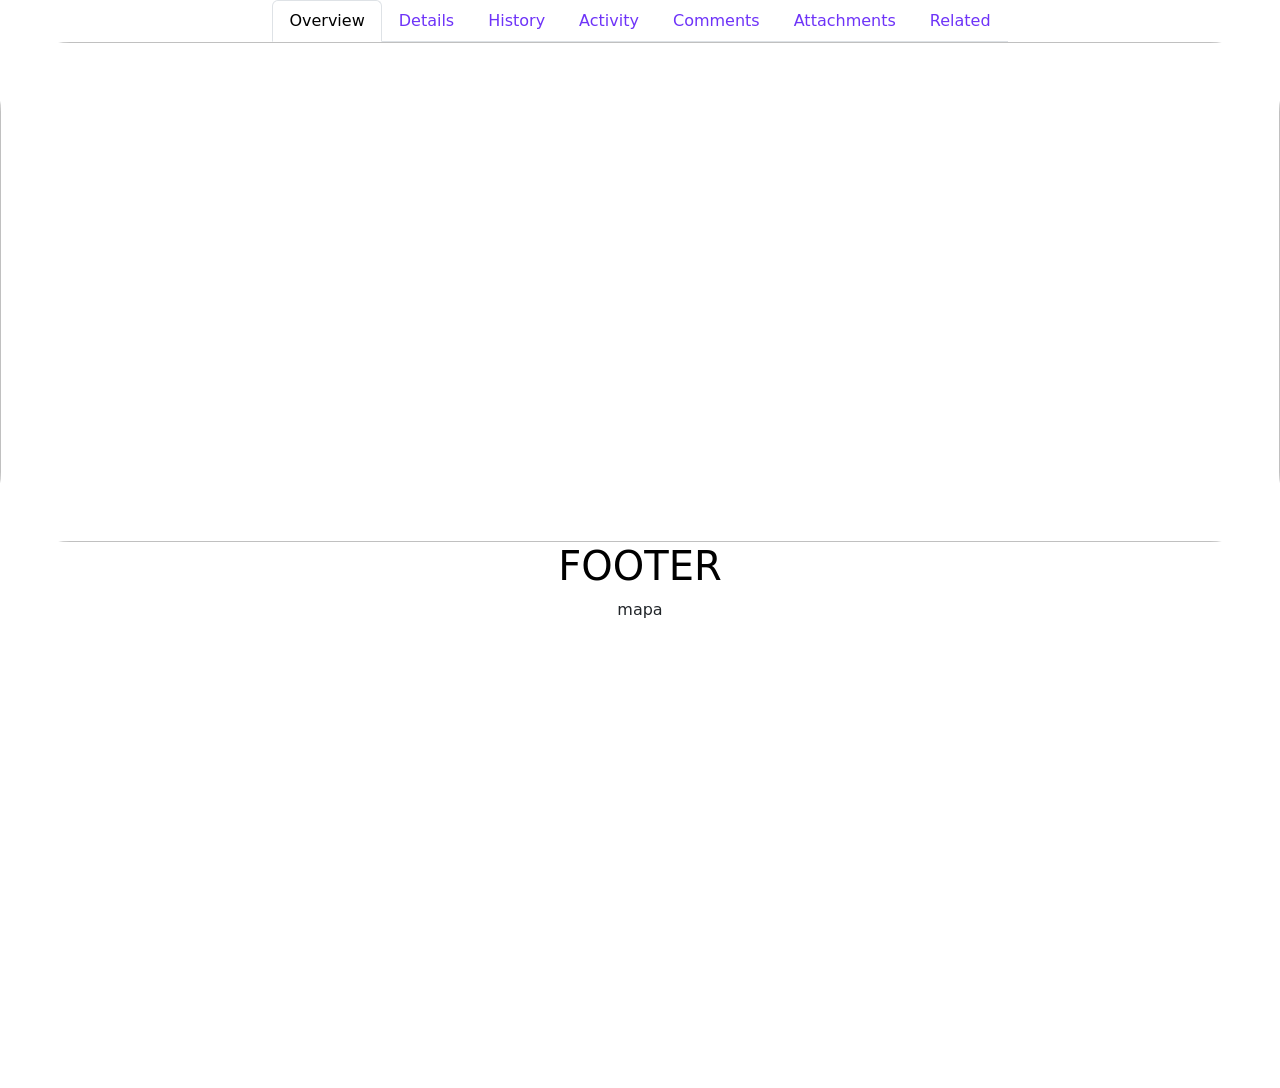
==== index.html @ 57705de7 "LinkExpress" ====
<!DOCTYPE html>
<html lang="pt-br">
<head>
    <meta charset="UTF-8">
    <meta name="viewport" content="width=device-width, initial-scale=1.0">
    <title>LinkExpress</title>
    <link href="https://cdn.jsdelivr.net/npm/bootstrap@5.3.8/dist/css/bootstrap.min.css" rel="stylesheet"
    integrity="sha384-sRIl4kxILFvY47J16cr9ZwB07vP4J8+LH7qKQnuqkuIAvNWLzeN8tE5YBujZqJLB" crossorigin="anonymous">

    <link rel="stylesheet" href="inicial.css">
</head>
<body>
    <header>
    <section>
      <div class="nav-overflow" data-bs-toggle="nav-overflow">
        <ul class="nav nav-tabs">
          <li class="nav-item">
            <a class="nav-link active" aria-current="page" href="#">Overview</a>
          </li>
          <li class="nav-item">
            <a class="nav-link" href="#">Details</a>
          </li>
          <li class="nav-item">
            <a class="nav-link" href="#">History</a>
          </li>
          <li class="nav-item">
            <a class="nav-link" href="#">Activity</a>
          </li>
          <li class="nav-item">
            <a class="nav-link" href="#">Comments</a>
          </li>
          <li class="nav-item">
            <a class="nav-link" href="#">Attachments</a>
          </li>
          <li class="nav-item">
            <a class="nav-link" href="#">Related</a>
          </li>
        </ul>
      </div>
    </section>
</header>
<main>
      <section id="mainid">

        <div>
          <img src="https://i.pinimg.com/736x/c9/76/f6/c976f6817ffe19ed63b03c443c464eb3.jpg" alt="" class="slaoq">
        </div>
        
      </section>
    </main>
    <footer>
        <section id="footerid">

          <h1>FOOTER</h1>
          <p>mapa</p>
          <iframe src="https://www.google.com/maps/embed?pb=!1m18!1m12!1m3!1d3657.086033129568!2d-46.70299147403135!3d-23.565353392725438!2m3!1f0!2f0!3f0!3m2!1i1024!2i768!4f13.1!3m3!1m2!1s0x94ce57af443e11bb%3A0x49418ba70d0f9543!2sR.%20Eug%C3%AAnio%20de%20Medeiros%2C%20659%20-%20Pinheiros%2C%20S%C3%A3o%20Paulo%20-%20SP%2C%2005425-001!5e0!3m2!1spt-BR!2sbr!4v1794958959097!5m2!1spt-BR!2sbr" width="1000px" height="450" style="border:0;" allowfullscreen="" loading="lazy" referrerpolicy="strict-origin-when-cross-origin"></iframe>
        </section>
        </footer>
        
        <script src="https://cdn.jsdelivr.net/npm/bootstrap@5.3.8/dist/js/bootstrap.bundle.min.js"
        integrity="sha384-FKyoEForCGlyvwx9Hj09JcYn3nv7wiPVlz7YYwJrWVcXK/BmnVDxM+D2scQbITxI"
        crossorigin="anonymous"></script>
</body>
</html>
---- inicial.css ----
body {
   background-color: rgb(238, 238, 238);
}

h1 {
    color: rgb(0, 0, 0);
}

.nav-link {
    color: rgb(110, 51, 248);
}

ul {
    display: flex;
    justify-content: center;
}

section {
    display: flex;
    flex-direction: column;
    align-items: center;
    background-color: rgb(255, 255, 255);
}

.fotoperfil {
    width: 45px;
    height: 45px;
    border-radius: 50%;
}

.areadeperfil {
    display: flex;
    
}

.slaoq {
    width: 100vw ;
    height: 500px;
    border-radius: 70px;
}
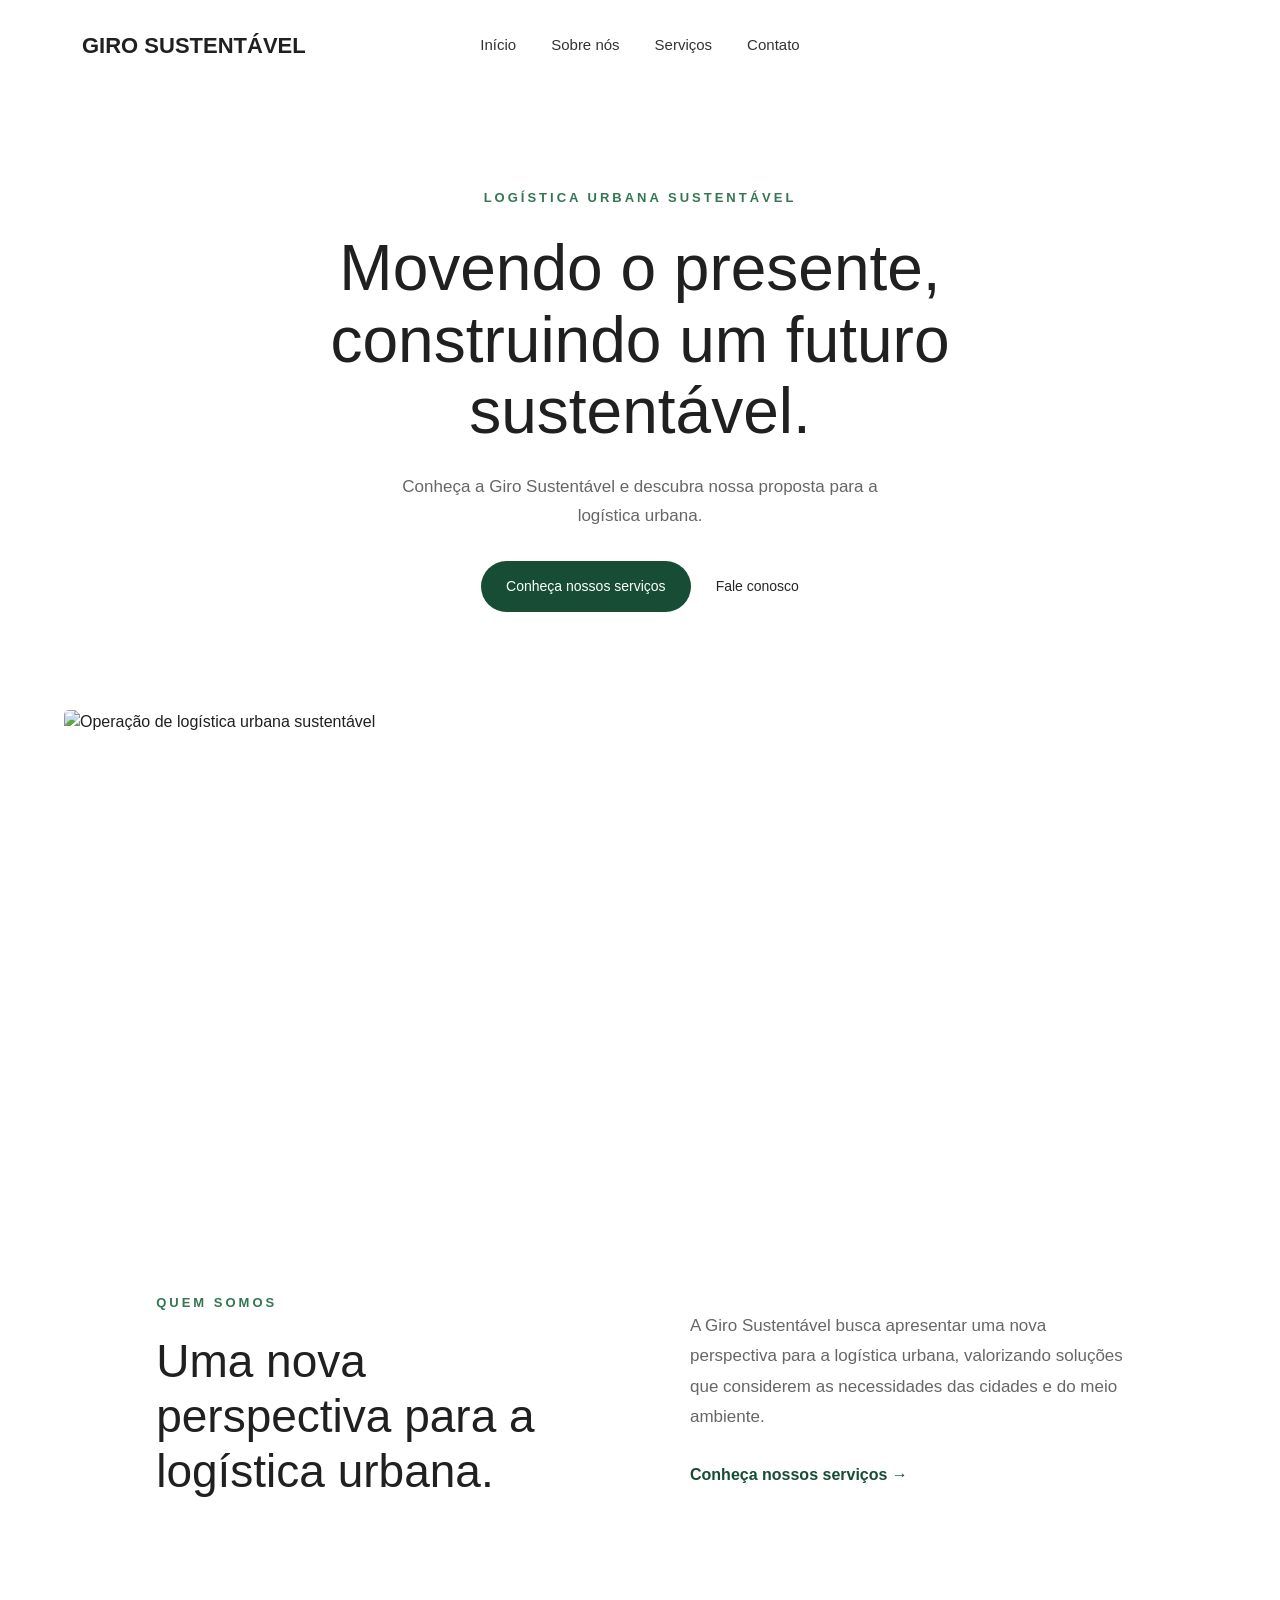
==== commit 9e33aa75: "salvando atualizações" ====
--- a/index.html
+++ b/index.html
@@ -1,64 +1,110 @@
+
 <!DOCTYPE html>
 <html lang="pt-br">
+
 <head>
     <meta charset="UTF-8">
     <meta name="viewport" content="width=device-width, initial-scale=1.0">
-    <title>LinkExpress</title>
-    <link href="https://cdn.jsdelivr.net/npm/bootstrap@5.3.8/dist/css/bootstrap.min.css" rel="stylesheet"
-    integrity="sha384-sRIl4kxILFvY47J16cr9ZwB07vP4J8+LH7qKQnuqkuIAvNWLzeN8tE5YBujZqJLB" crossorigin="anonymous">
+    <title>Giro Sustentável</title>
+    <!-- Bootstrap -->
+    <link href="https://cdn.jsdelivr.net/npm/bootstrap@5.3.8/dist/css/bootstrap.min.css" rel="stylesheet">
+    <!-- Nosso CSS -->
+    <link rel="stylesheet" href="inicial.css">
+    
+</head>
 
-    <link rel="stylesheet" href="inicial.css">
-</head>
 <body>
+
+    <!-- CABEÇALHO -->
     <header>
-    <section>
-      <div class="nav-overflow" data-bs-toggle="nav-overflow">
-        <ul class="nav nav-tabs">
-          <li class="nav-item">
-            <a class="nav-link active" aria-current="page" href="#">Overview</a>
-          </li>
-          <li class="nav-item">
-            <a class="nav-link" href="#">Details</a>
-          </li>
-          <li class="nav-item">
-            <a class="nav-link" href="#">History</a>
-          </li>
-          <li class="nav-item">
-            <a class="nav-link" href="#">Activity</a>
-          </li>
-          <li class="nav-item">
-            <a class="nav-link" href="#">Comments</a>
-          </li>
-          <li class="nav-item">
-            <a class="nav-link" href="#">Attachments</a>
-          </li>
-          <li class="nav-item">
-            <a class="nav-link" href="#">Related</a>
-          </li>
-        </ul>
-      </div>
-    </section>
-</header>
-<main>
-      <section id="mainid">
+        <nav class="container">
+            <a href="#inicio" class="logo">
+                GIRO SUSTENTÁVEL
+            </a>
 
-        <div>
-          <img src="https://i.pinimg.com/736x/c9/76/f6/c976f6817ffe19ed63b03c443c464eb3.jpg" alt="" class="slaoq">
+            <ul class="menu">
+                <li><a href="#inicio">Início</a></li>
+                <li><a href="#sobre">Sobre nós</a></li>
+                <li><a href="#servicos">Serviços</a></li>
+                <li><a href="#contato">Contato</a></li>
+            </ul>
+        </nav>
+    </header>
+
+    <!-- CONTEÚDO PRINCIPAL -->
+    <main>
+
+        <section id="inicio" class="hero">
+
+            <span class="subtitulo">
+                LOGÍSTICA URBANA SUSTENTÁVEL
+            </span>
+
+            <h1>
+                Movendo o presente,
+                construindo um futuro sustentável.
+            </h1>
+
+            <p>
+                Conheça a Giro Sustentável e descubra
+                nossa proposta para a logística urbana.
+            </p>
+
+            <div class="hero-acoes">
+                <a href="#servicos" class="botao-principal">
+                    Conheça nossos serviços
+                </a>
+
+                <a href="#contato" class="link-secundario">
+                    Fale conosco
+                </a>
+            </div>
+
+        </section>
+
+        <!-- IMAGEM PRINCIPAL -->
+        <section class="imagem-destaque">
+
+          <img src="https://cms-cdn.saipos.com/assets/2026/04/08/entregas-de-bike---saipos-12_uid_69d6c1e5d7aef.png" alt="Operação de logística urbana sustentável">
+
+
+          <!-- SOBRE NÓS -->
+
+<section id="sobre" class="sobre">
+
+    <div class="sobre-conteudo">
+
+        <div class="sobre-titulo">
+            <span class="subtitulo">QUEM SOMOS</span>
+
+            <h2>
+                Uma nova perspectiva
+                para a logística urbana.
+            </h2>
         </div>
-        
-      </section>
+
+        <div class="sobre-texto">
+
+            <p>
+                A Giro Sustentável busca apresentar uma
+                nova perspectiva para a logística urbana,
+                valorizando soluções que considerem
+                as necessidades das cidades e do meio ambiente.
+            </p>
+
+            <a href="#servicos" class="sobre-link">
+                Conheça nossos serviços →
+            </a>
+
+        </div>
+
+    </div>
+
+</section>
+            
+        </section>
+
     </main>
-    <footer>
-        <section id="footerid">
 
-          <h1>FOOTER</h1>
-          <p>mapa</p>
-          <iframe src="https://www.google.com/maps/embed?pb=!1m18!1m12!1m3!1d3657.086033129568!2d-46.70299147403135!3d-23.565353392725438!2m3!1f0!2f0!3f0!3m2!1i1024!2i768!4f13.1!3m3!1m2!1s0x94ce57af443e11bb%3A0x49418ba70d0f9543!2sR.%20Eug%C3%AAnio%20de%20Medeiros%2C%20659%20-%20Pinheiros%2C%20S%C3%A3o%20Paulo%20-%20SP%2C%2005425-001!5e0!3m2!1spt-BR!2sbr!4v1794958959097!5m2!1spt-BR!2sbr" width="1000px" height="450" style="border:0;" allowfullscreen="" loading="lazy" referrerpolicy="strict-origin-when-cross-origin"></iframe>
-        </section>
-        </footer>
-        
-        <script src="https://cdn.jsdelivr.net/npm/bootstrap@5.3.8/dist/js/bootstrap.bundle.min.js"
-        integrity="sha384-FKyoEForCGlyvwx9Hj09JcYn3nv7wiPVlz7YYwJrWVcXK/BmnVDxM+D2scQbITxI"
-        crossorigin="anonymous"></script>
 </body>
-</html>+</html>
--- a/inicial.css
+++ b/inicial.css
@@ -1,40 +1,186 @@
-body {
-   background-color: rgb(238, 238, 238);
+/* CONFIGURAÇÕES GERAIS */
+
+* {
+    margin: 0;
+    padding: 0;
+    box-sizing: border-box;
 }
 
-h1 {
-    color: rgb(0, 0, 0);
+html {
+    scroll-behavior: smooth;
 }
 
-.nav-link {
-    color: rgb(110, 51, 248);
+body {
+    font-family: Arial, sans-serif;
+    background-color: #ffffff;
+    color: #202020;
+}
+/* CABEÇALHO */
+
+header {
+    width: 100%;
+    background-color: #ffffff;
 }
 
-ul {
-    display: flex;
-    justify-content: center;
+header nav {
+    min-height: 90px;
+    display: grid;
+    grid-template-columns: 1fr auto 1fr;
+    align-items: center;
 }
 
-section {
+/* LOGOTIPO */
+
+.logo {
+    color: #202020;
+    text-decoration: none;
+    font-size: 22px;
+    font-weight: 700;
+}
+
+/* MENU */
+
+.menu {
+    display: flex;
+    list-style: none;
+    gap: 35px;
+    margin: 0;
+    padding: 0;
+    grid-column: 2;
+}
+
+.menu a {
+    color: #333333;
+    text-decoration: none;
+    font-size: 15px;
+    transition: color 0.3s;
+}
+
+.menu a:hover {
+    color: #347653;
+}
+/* SEÇÃO PRINCIPAL */
+
+.hero {
+    min-height: 620px;
     display: flex;
     flex-direction: column;
+    justify-content: center;
     align-items: center;
-    background-color: rgb(255, 255, 255);
+    text-align: center;
+    padding: 80px 20px;
 }
 
-.fotoperfil {
-    width: 45px;
-    height: 45px;
-    border-radius: 50%;
+/* SUBTÍTULO */
+
+.subtitulo {
+    color: #347653;
+    font-size: 13px;
+    font-weight: 600;
+    letter-spacing: 3px;
+    margin-bottom: 25px;
 }
 
-.areadeperfil {
-    display: flex;
-    
+/* TÍTULO */
+
+.hero h1 {
+    max-width: 850px;
+    font-size: clamp(38px, 5vw, 68px);
+    font-weight: 500;
+    line-height: 1.12;
+    margin-bottom: 25px;
 }
 
-.slaoq {
-    width: 100vw ;
-    height: 500px;
-    border-radius: 70px;
+/* DESCRIÇÃO */
+
+.hero p {
+    max-width: 520px;
+    font-size: 17px;
+    line-height: 1.7;
+    color: #666666;
+    margin-bottom: 30px;
 }
+/* AÇÕES DO HERO */
+
+.hero-acoes {
+    display: flex;
+    align-items: center;
+    justify-content: center;
+    gap: 25px;
+}
+
+.botao-principal {
+    background-color: #174D35;
+    color: white;
+    padding: 15px 25px;
+    border-radius: 30px;
+    text-decoration: none;
+    font-size: 14px;
+    transition: background-color 0.3s;
+}
+
+.botao-principal:hover {
+    background-color: #347653;
+}
+
+.link-secundario {
+    color: #252525;
+    text-decoration: none;
+    font-size: 14px;
+}
+
+.link-secundario:hover {
+    color: #347653;
+}
+/* IMAGEM DE DESTAQUE */
+
+.imagem-destaque {
+    width: 100%;
+    padding: 0 5%;
+}
+
+.imagem-destaque img {
+    width: 100%;
+    height: 460px;
+    object-fit: cover;
+    display: block;
+    border-radius: 5px;
+}
+/* SEÇÃO SOBRE */
+
+.sobre {
+    padding: 120px 8%;
+    background-color: #ffffff;
+}
+
+.sobre-conteudo {
+    display: grid;
+    grid-template-columns: 1fr 1fr;
+    gap: 100px;
+    align-items: center;
+}
+
+.sobre-titulo h2 {
+    font-size: 46px;
+    font-weight: 500;
+    line-height: 1.2;
+    max-width: 500px;
+    margin-top: 20px;
+}
+
+.sobre-texto p {
+    color: #666666;
+    font-size: 17px;
+    line-height: 1.8;
+    margin-bottom: 30px;
+}
+
+.sobre-link {
+    color: #174D35;
+    text-decoration: none;
+    font-weight: 600;
+}
+
+.sobre-link:hover {
+    color: #347653;
+}
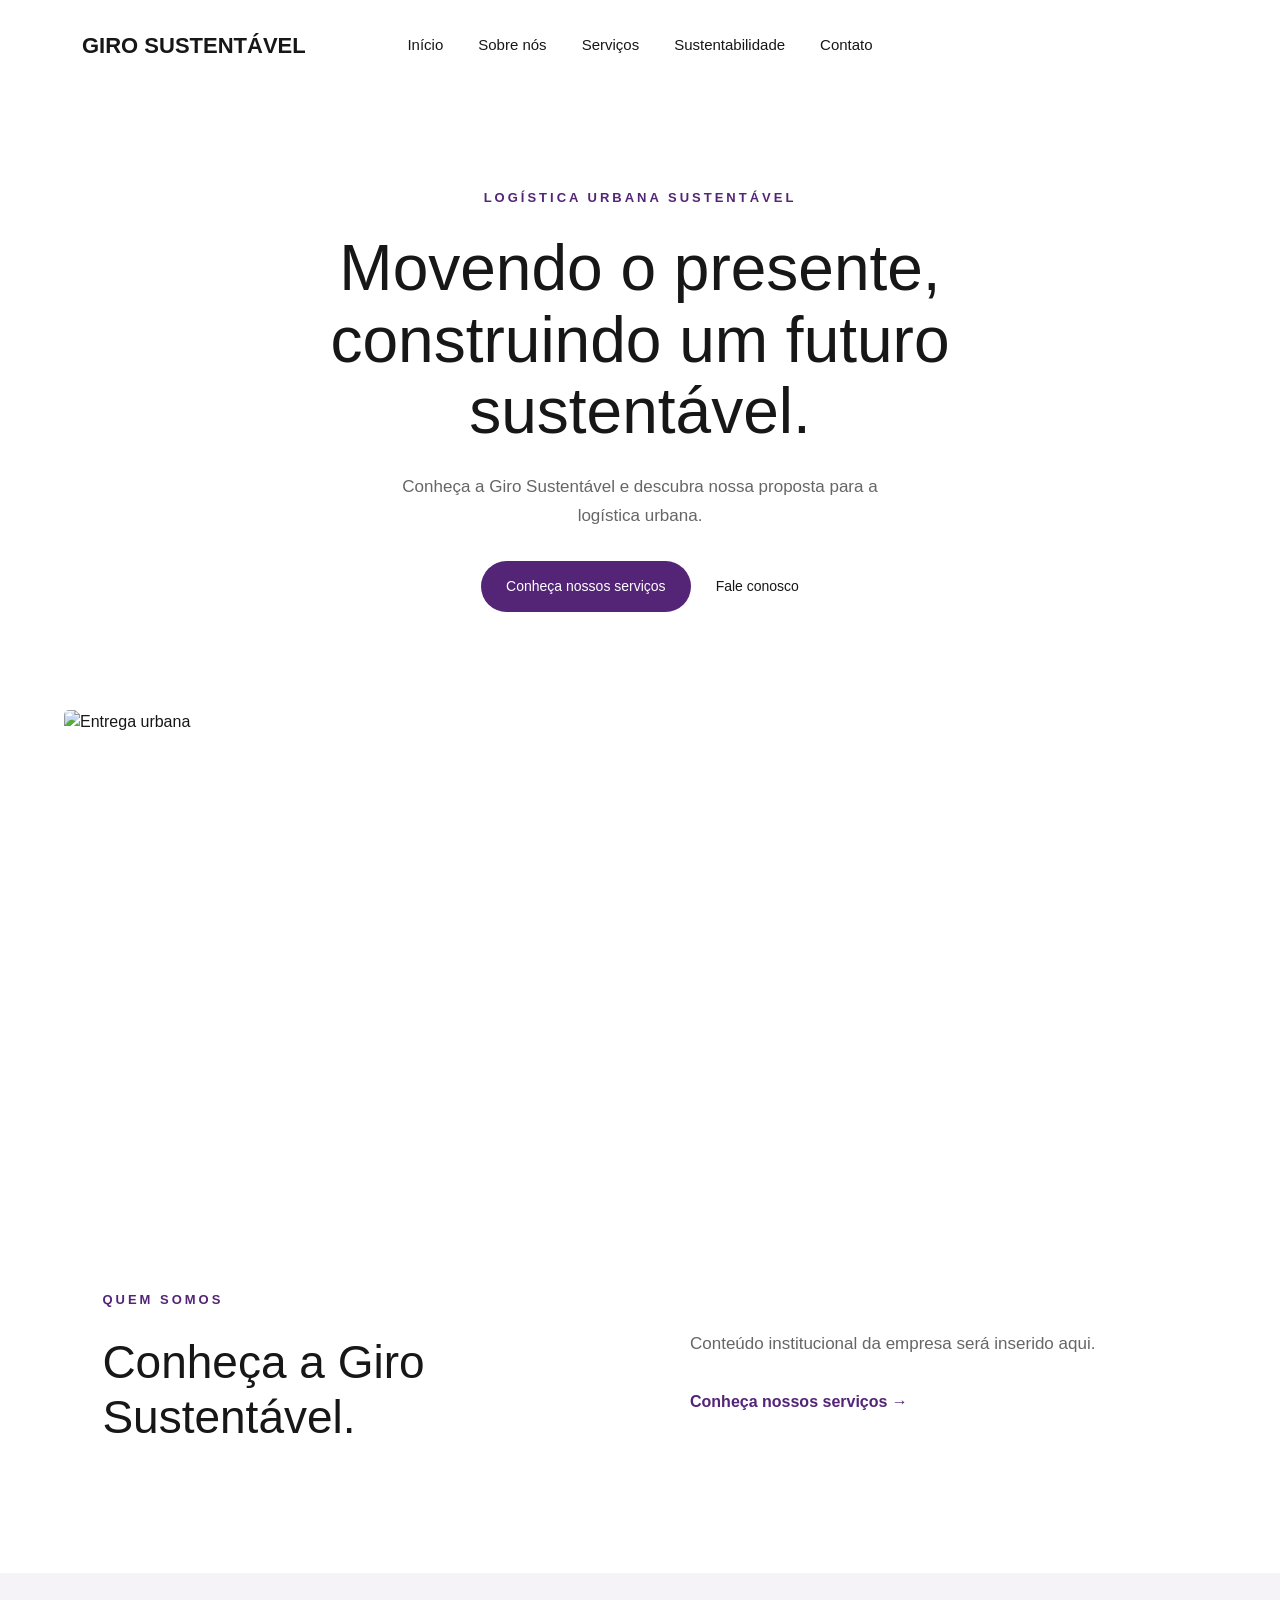
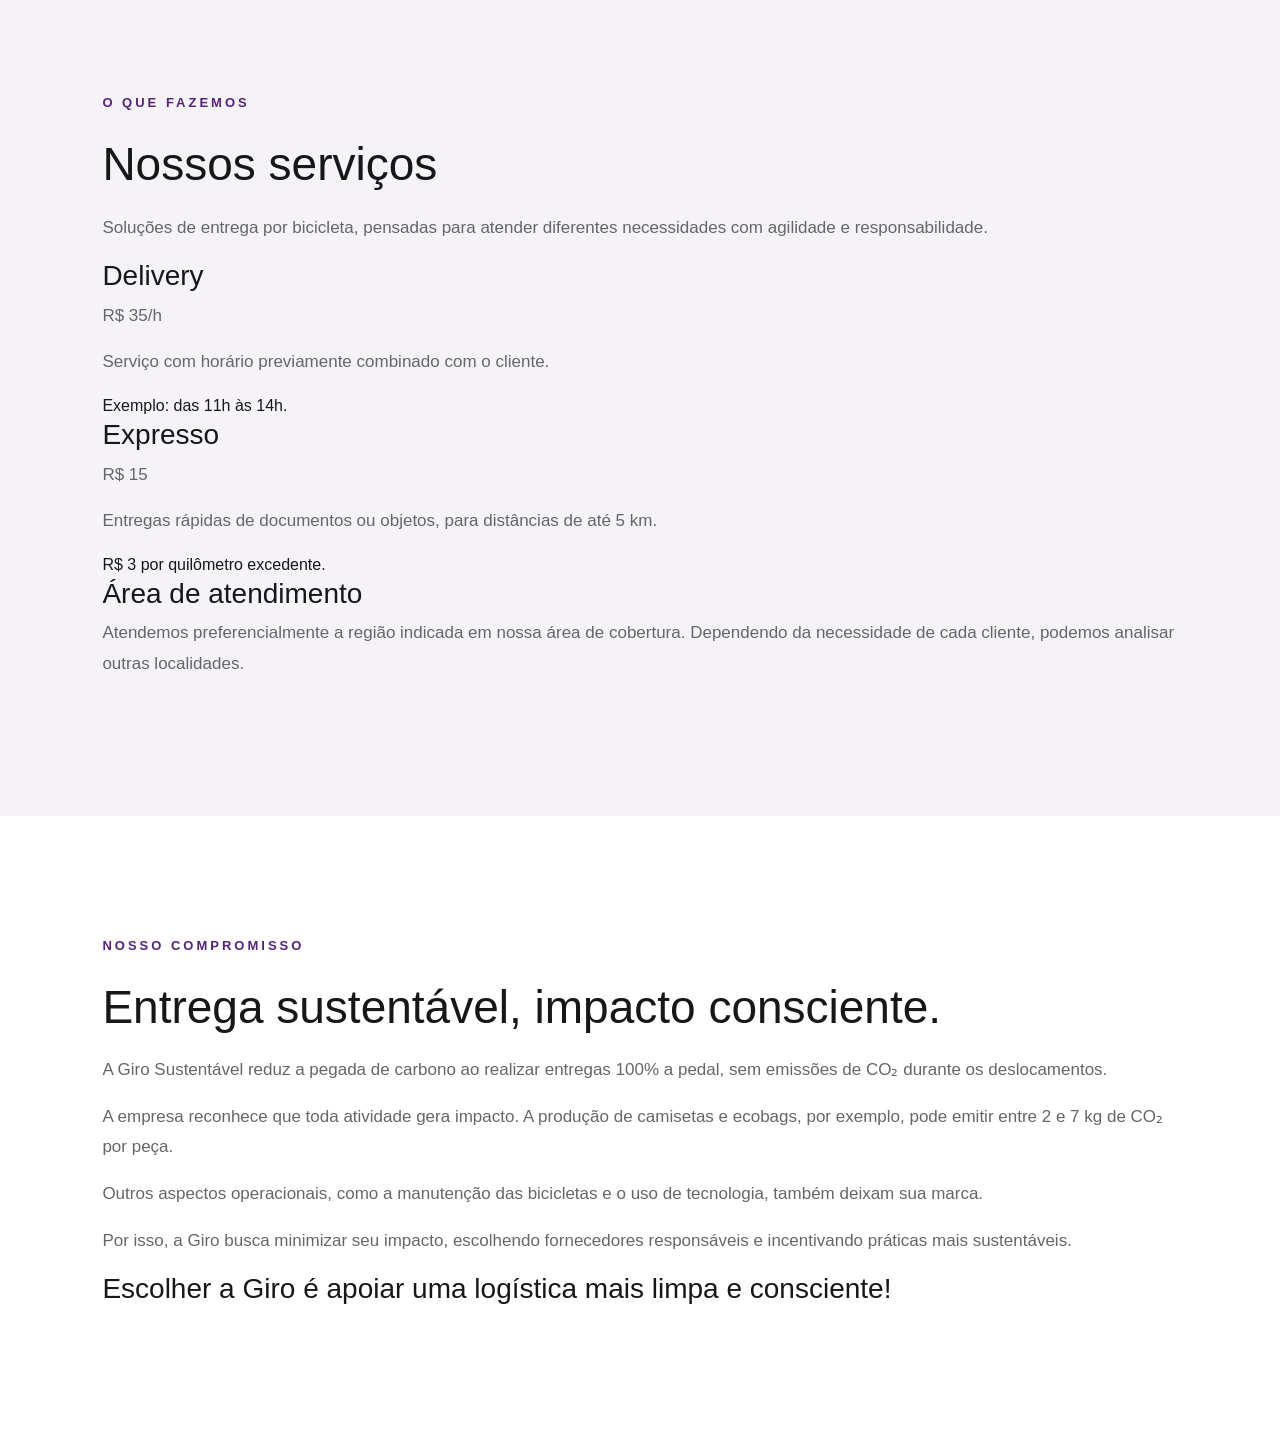
==== commit 0b5baeaa: "Salvando atualizações da página Giro sustentável" ====
--- a/index.html
+++ b/index.html
@@ -22,12 +22,15 @@
                 GIRO SUSTENTÁVEL
             </a>
 
-            <ul class="menu">
-                <li><a href="#inicio">Início</a></li>
-                <li><a href="#sobre">Sobre nós</a></li>
-                <li><a href="#servicos">Serviços</a></li>
-                <li><a href="#contato">Contato</a></li>
-            </ul>
+   <ul class="menu">
+     <li><a href="#inicio">Início</a></li>
+     <li><a href="#sobre">Sobre nós</a></li>
+     <li><a href="#servicos">Serviços</a></li>
+     <li><a href="#sustentabilidade">Sustentabilidade</a></li>
+     <li><a href="#contato">Contato</a></li>
+   </ul>
+
+            
         </nav>
     </header>
 
@@ -62,34 +65,39 @@
 
         </section>
 
+
         <!-- IMAGEM PRINCIPAL -->
-        <section class="imagem-destaque">
-
-          <img src="https://cms-cdn.saipos.com/assets/2026/04/08/entregas-de-bike---saipos-12_uid_69d6c1e5d7aef.png" alt="Operação de logística urbana sustentável">
-
-
-          <!-- SOBRE NÓS -->
+
+<section class="imagem-destaque">
+
+    <img
+        src="https://cms-cdn.saipos.com/assets/2026/04/08/entregas-de-bike---saipos-12_uid_69d6c1e5d7aef.png"
+        alt="Entrega urbana"
+    >
+
+</section>
+
+
+<!-- SOBRE NÓS -->
 
 <section id="sobre" class="sobre">
 
     <div class="sobre-conteudo">
 
         <div class="sobre-titulo">
+
             <span class="subtitulo">QUEM SOMOS</span>
 
             <h2>
-                Uma nova perspectiva
-                para a logística urbana.
+                Conheça a Giro Sustentável.
             </h2>
+
         </div>
 
         <div class="sobre-texto">
 
             <p>
-                A Giro Sustentável busca apresentar uma
-                nova perspectiva para a logística urbana,
-                valorizando soluções que considerem
-                as necessidades das cidades e do meio ambiente.
+                Conteúdo institucional da empresa será inserido aqui.
             </p>
 
             <a href="#servicos" class="sobre-link">
@@ -101,8 +109,110 @@
     </div>
 
 </section>
-            
-        </section>
+
+
+  <!-- SERVIÇOS -->
+
+<section id="servicos" class="servicos">
+
+    <span class="subtitulo">O QUE FAZEMOS</span>
+
+    <h2>Nossos serviços</h2>
+
+    <p class="servicos-descricao">
+        Soluções de entrega por bicicleta, pensadas para atender
+        diferentes necessidades com agilidade e responsabilidade.
+    </p>
+
+    <div class="servicos-lista">
+
+        <div class="servico-item">
+            <h3>Delivery</h3>
+
+            <p class="preco">R$ 35/h</p>
+
+            <p>
+                Serviço com horário previamente combinado
+                com o cliente.
+            </p>
+
+            <span>Exemplo: das 11h às 14h.</span>
+        </div>
+
+        <div class="servico-item">
+            <h3>Expresso</h3>
+
+            <p class="preco">R$ 15</p>
+
+            <p>
+                Entregas rápidas de documentos ou objetos,
+                para distâncias de até 5 km.
+            </p>
+
+            <span>R$ 3 por quilômetro excedente.</span>
+        </div>
+
+    </div>
+
+    <div class="area-atendimento">
+
+        <h3>Área de atendimento</h3>
+
+        <p>
+            Atendemos preferencialmente a região indicada
+            em nossa área de cobertura. Dependendo da
+            necessidade de cada cliente, podemos analisar
+            outras localidades.
+        </p>
+
+        <!-- A imagem do mapa poderá ser inserida aqui depois -->
+
+    </div>
+
+</section> 
+
+
+
+
+
+<!-- SUSTENTABILIDADE -->
+
+<section id="sustentabilidade" class="sustentabilidade">
+
+    <span class="subtitulo">NOSSO COMPROMISSO</span>
+
+    <h2>Entrega sustentável, impacto consciente.</h2>
+
+    <p>
+        A Giro Sustentável reduz a pegada de carbono ao
+        realizar entregas 100% a pedal, sem emissões de CO₂
+        durante os deslocamentos.
+    </p>
+
+    <p>
+        A empresa reconhece que toda atividade gera impacto.
+        A produção de camisetas e ecobags, por exemplo,
+        pode emitir entre 2 e 7 kg de CO₂ por peça.
+    </p>
+
+    <p>
+        Outros aspectos operacionais, como a manutenção
+        das bicicletas e o uso de tecnologia, também
+        deixam sua marca.
+    </p>
+
+    <p>
+        Por isso, a Giro busca minimizar seu impacto,
+        escolhendo fornecedores responsáveis e incentivando
+        práticas mais sustentáveis.
+    </p>
+
+    <h3>
+        Escolher a Giro é apoiar uma logística mais limpa
+        e consciente!
+    </h3>
+
+</section>
 
     </main>
 
--- a/inicial.css
+++ b/inicial.css
@@ -1,4 +1,21 @@
-/* CONFIGURAÇÕES GERAIS */
+
+/* =================================
+   IDENTIDADE VISUAL
+================================= */
+
+:root {
+    --roxo: #542477;
+    --roxo-hover: #71399C;
+    --preto: #171717;
+    --branco: #FFFFFF;
+    --cinza: #666666;
+    --fundo-cinza: #F5F3F7;
+}
+
+
+/* =================================
+   CONFIGURAÇÕES GERAIS
+================================= */
 
 * {
     margin: 0;
@@ -12,14 +29,18 @@
 
 body {
     font-family: Arial, sans-serif;
-    background-color: #ffffff;
-    color: #202020;
-}
-/* CABEÇALHO */
+    background-color: var(--branco);
+    color: var(--preto);
+}
+
+
+/* =================================
+   CABEÇALHO
+================================= */
 
 header {
     width: 100%;
-    background-color: #ffffff;
+    background-color: var(--branco);
 }
 
 header nav {
@@ -29,14 +50,16 @@
     align-items: center;
 }
 
+
 /* LOGOTIPO */
 
 .logo {
-    color: #202020;
+    color: var(--preto);
     text-decoration: none;
     font-size: 22px;
     font-weight: 700;
 }
+
 
 /* MENU */
 
@@ -50,16 +73,20 @@
 }
 
 .menu a {
-    color: #333333;
+    color: var(--preto);
     text-decoration: none;
     font-size: 15px;
     transition: color 0.3s;
 }
 
 .menu a:hover {
-    color: #347653;
-}
-/* SEÇÃO PRINCIPAL */
+    color: var(--roxo);
+}
+
+
+/* =================================
+   SEÇÃO PRINCIPAL - HERO
+================================= */
 
 .hero {
     min-height: 620px;
@@ -71,17 +98,20 @@
     padding: 80px 20px;
 }
 
-/* SUBTÍTULO */
+
+/* SUBTÍTULOS */
 
 .subtitulo {
-    color: #347653;
+    display: block;
+    color: var(--roxo);
     font-size: 13px;
     font-weight: 600;
     letter-spacing: 3px;
     margin-bottom: 25px;
 }
 
-/* TÍTULO */
+
+/* TÍTULO PRINCIPAL */
 
 .hero h1 {
     max-width: 850px;
@@ -91,16 +121,19 @@
     margin-bottom: 25px;
 }
 
+
 /* DESCRIÇÃO */
 
 .hero p {
     max-width: 520px;
     font-size: 17px;
     line-height: 1.7;
-    color: #666666;
+    color: var(--cinza);
     margin-bottom: 30px;
 }
-/* AÇÕES DO HERO */
+
+
+/* BOTÕES DO HERO */
 
 .hero-acoes {
     display: flex;
@@ -110,8 +143,8 @@
 }
 
 .botao-principal {
-    background-color: #174D35;
-    color: white;
+    background-color: var(--roxo);
+    color: var(--branco);
     padding: 15px 25px;
     border-radius: 30px;
     text-decoration: none;
@@ -120,19 +153,23 @@
 }
 
 .botao-principal:hover {
-    background-color: #347653;
+    background-color: var(--roxo-hover);
 }
 
 .link-secundario {
-    color: #252525;
+    color: var(--preto);
     text-decoration: none;
     font-size: 14px;
 }
 
 .link-secundario:hover {
-    color: #347653;
-}
-/* IMAGEM DE DESTAQUE */
+    color: var(--roxo);
+}
+
+
+/* =================================
+   IMAGEM DE DESTAQUE
+================================= */
 
 .imagem-destaque {
     width: 100%;
@@ -146,11 +183,15 @@
     display: block;
     border-radius: 5px;
 }
-/* SEÇÃO SOBRE */
+
+
+/* =================================
+   SEÇÃO SOBRE NÓS
+================================= */
 
 .sobre {
     padding: 120px 8%;
-    background-color: #ffffff;
+    background-color: var(--branco);
 }
 
 .sobre-conteudo {
@@ -169,18 +210,121 @@
 }
 
 .sobre-texto p {
-    color: #666666;
+    color: var(--cinza);
     font-size: 17px;
     line-height: 1.8;
     margin-bottom: 30px;
 }
 
 .sobre-link {
-    color: #174D35;
+    color: var(--roxo);
     text-decoration: none;
     font-weight: 600;
 }
 
 .sobre-link:hover {
-    color: #347653;
-}+    color: var(--roxo-hover);
+}
+
+
+/* =================================
+   SEÇÃO SERVIÇOS
+================================= */
+
+.servicos {
+    padding: 120px 8%;
+    background-color: var(--fundo-cinza);
+}
+
+.servicos h2 {
+    font-size: 46px;
+    font-weight: 500;
+    color: var(--preto);
+    margin-top: 20px;
+    margin-bottom: 20px;
+}
+
+.servicos p {
+    color: var(--cinza);
+    font-size: 17px;
+    line-height: 1.8;
+}
+
+
+/* =================================
+   SEÇÃO SUSTENTABILIDADE
+================================= */
+
+.sustentabilidade {
+    padding: 120px 8%;
+    background-color: var(--branco);
+}
+
+.sustentabilidade h2 {
+    font-size: 46px;
+    font-weight: 500;
+    color: var(--preto);
+    margin-top: 20px;
+    margin-bottom: 20px;
+}
+
+.sustentabilidade p {
+    color: var(--cinza);
+    font-size: 17px;
+    line-height: 1.8;
+}
+
+
+/* =================================
+   RESPONSIVIDADE
+================================= */
+
+@media (max-width: 768px) {
+
+    header nav {
+        display: flex;
+        flex-direction: column;
+        justify-content: center;
+        gap: 20px;
+        padding: 20px 0;
+    }
+
+    .menu {
+        grid-column: auto;
+        flex-wrap: wrap;
+        justify-content: center;
+        gap: 18px;
+    }
+
+    .hero {
+        min-height: 550px;
+    }
+
+    .hero h1 {
+        font-size: 40px;
+    }
+
+    .hero-acoes {
+        flex-direction: column;
+        gap: 20px;
+    }
+
+    .imagem-destaque img {
+        height: 280px;
+    }
+
+    .sobre {
+        padding: 80px 8%;
+    }
+
+    .sobre-conteudo {
+        grid-template-columns: 1fr;
+        gap: 35px;
+    }
+
+    .sobre-titulo h2,
+.servicos h2,
+.sustentabilidade h2 {
+    font-size: 36px;
+}
+}
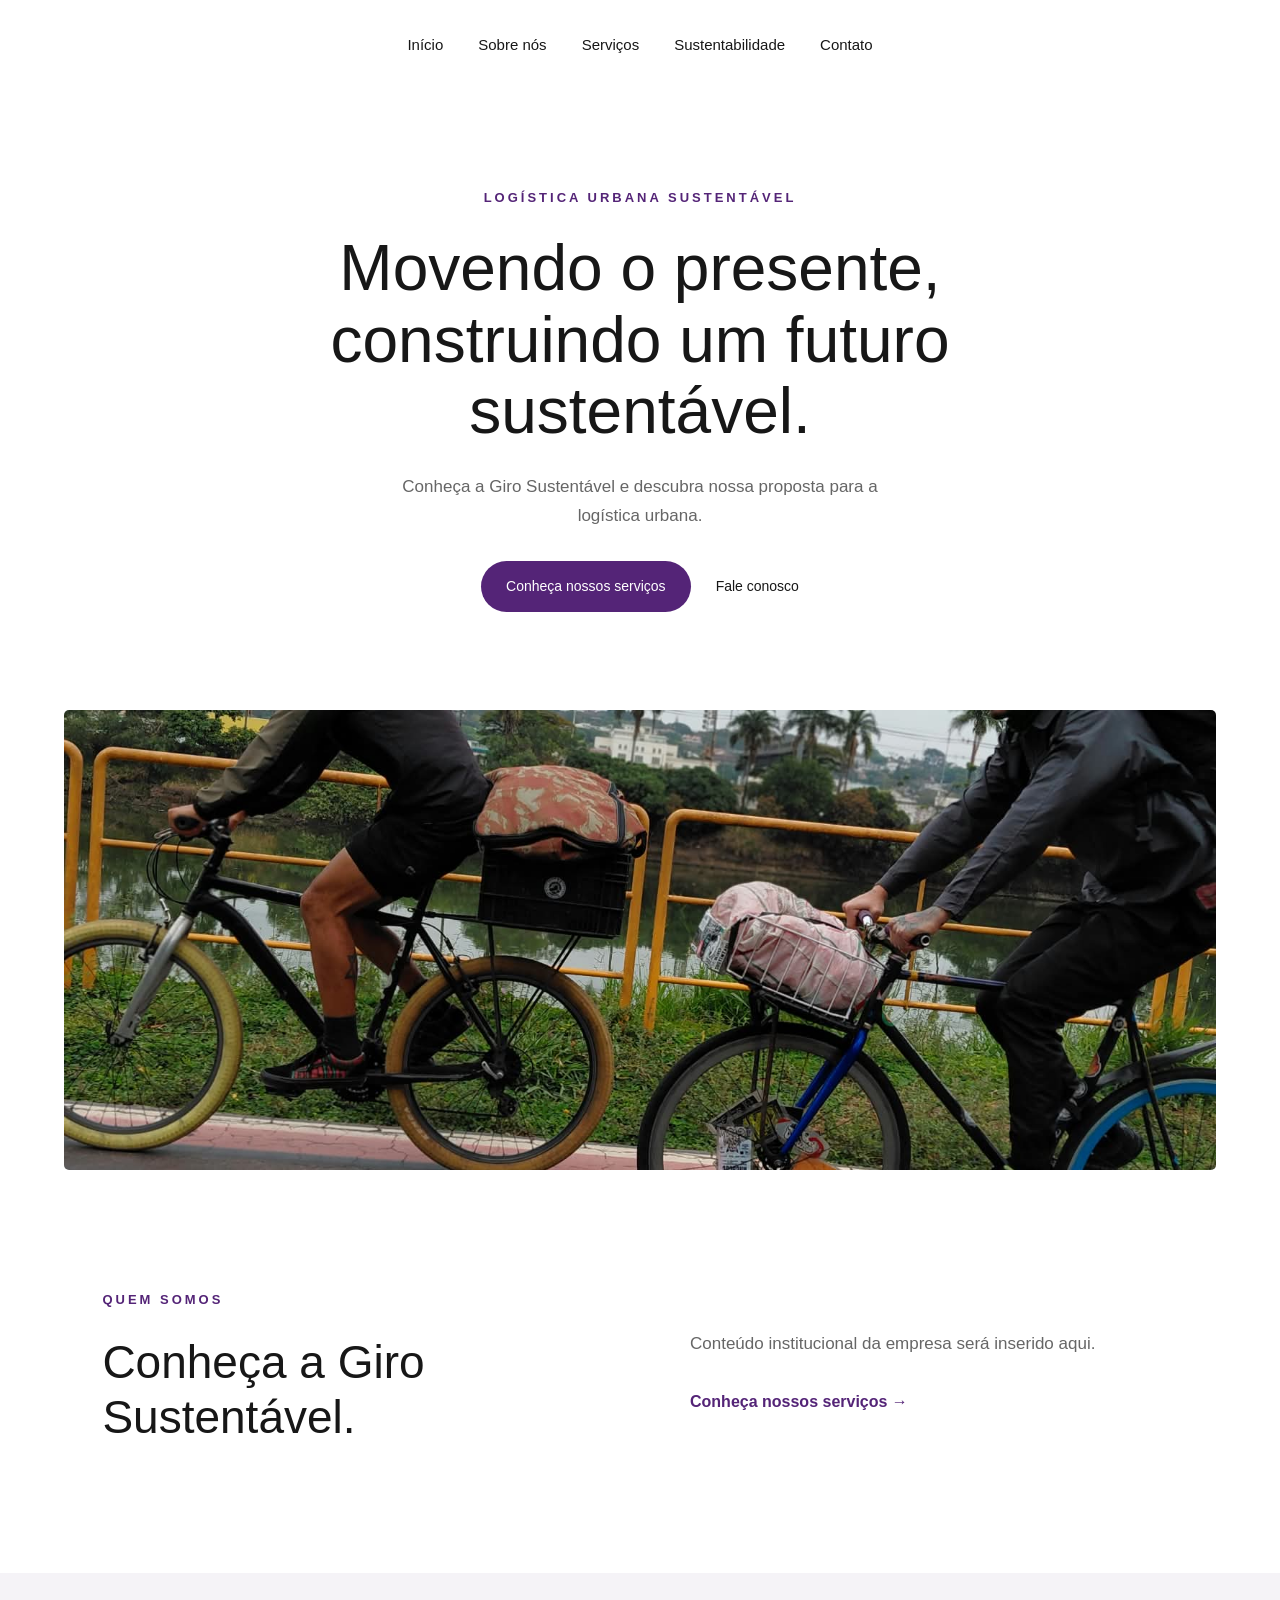
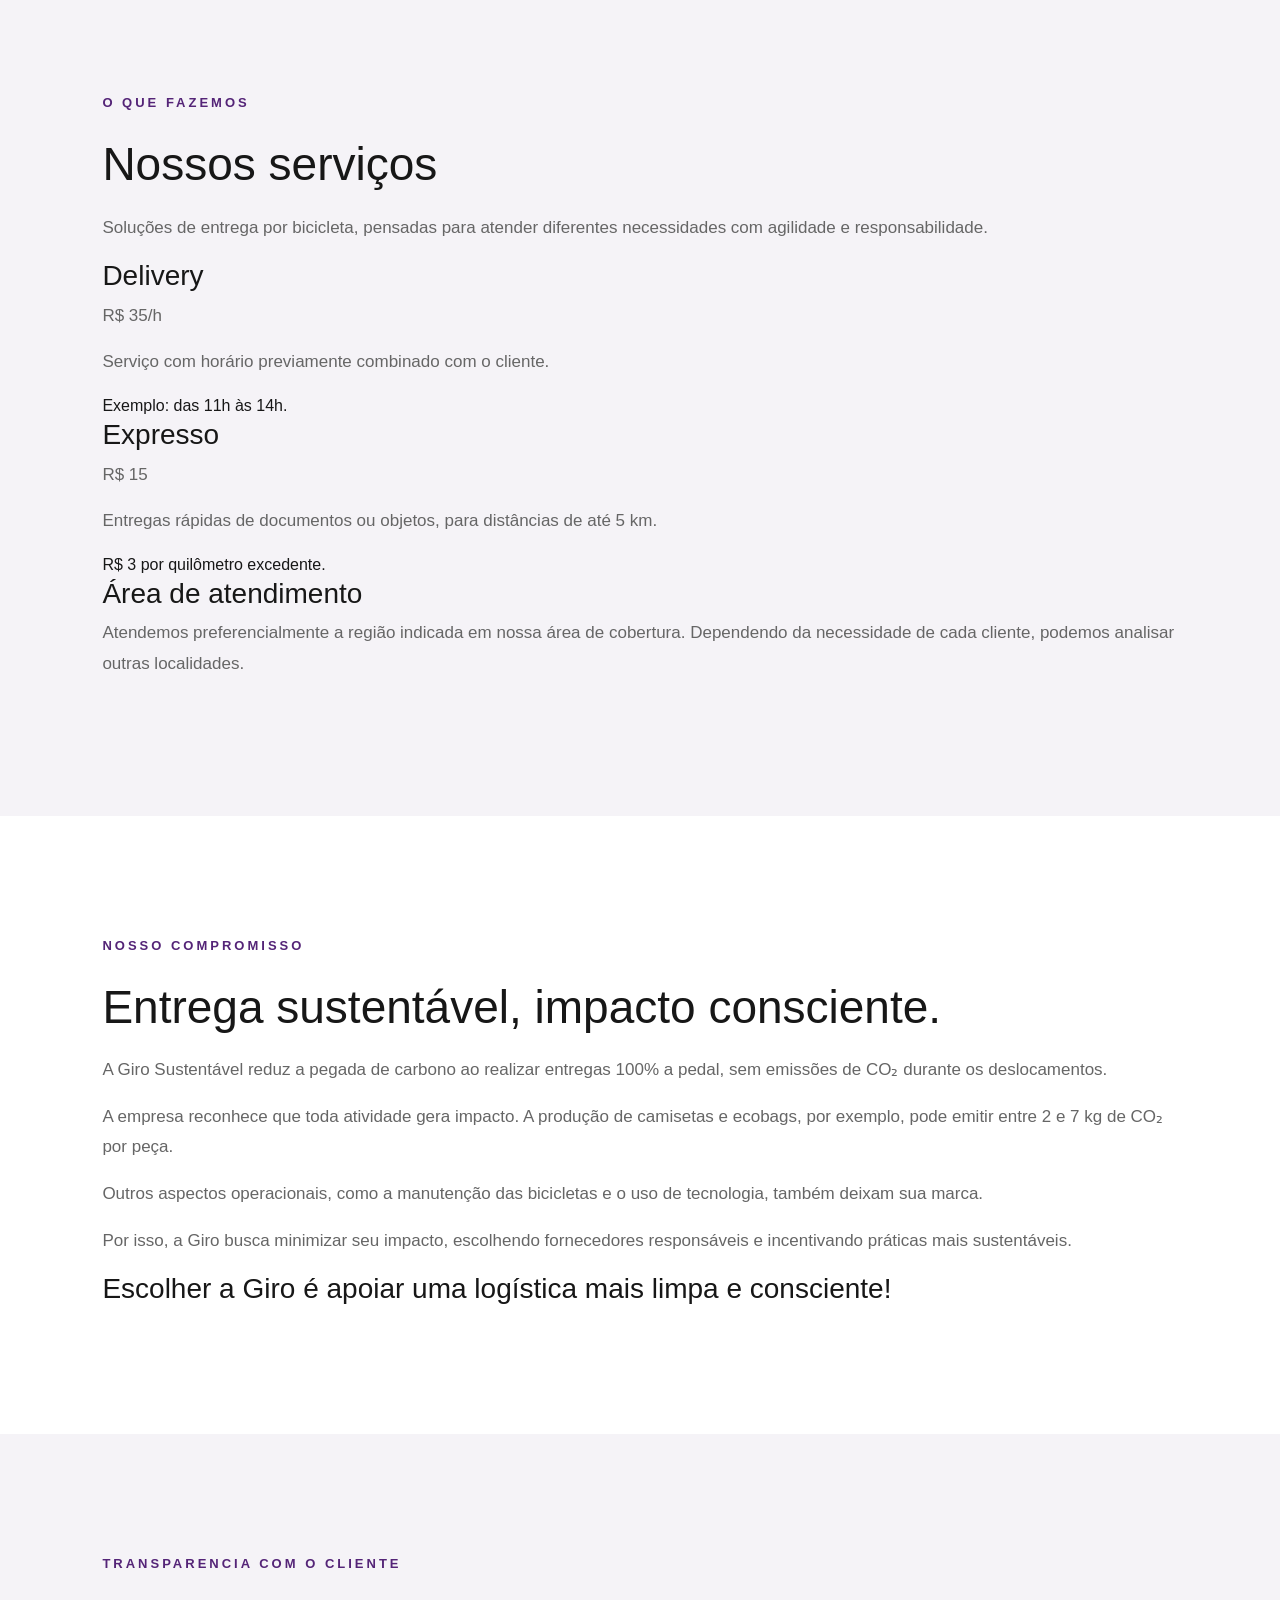
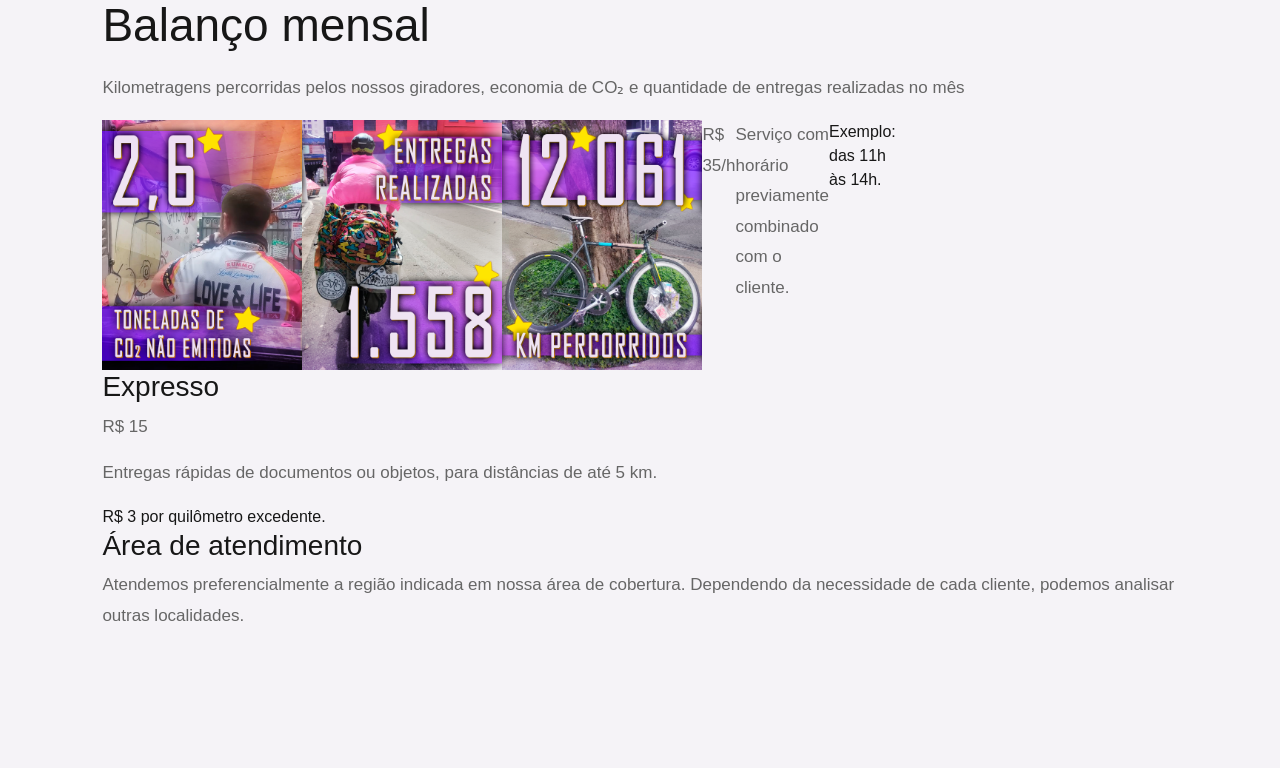
==== commit f0c2cc42: "Giro Sustentável antedeguemon" ====
--- a/index.html
+++ b/index.html
@@ -19,7 +19,7 @@
     <header>
         <nav class="container">
             <a href="#inicio" class="logo">
-                GIRO SUSTENTÁVEL
+                <img src="https://cdn.myportfolio.com/e699b791-314e-4f64-afde-c48d5f84219c/acb348af-e61f-448b-9ea8-5cd194cc4d20_rwc_0x0x793x566x4096.png?h=e8a5669d7eaa4cce18befd079fadf47c" alt="">
             </a>
 
    <ul class="menu">
@@ -71,7 +71,7 @@
 <section class="imagem-destaque">
 
     <img
-        src="https://cms-cdn.saipos.com/assets/2026/04/08/entregas-de-bike---saipos-12_uid_69d6c1e5d7aef.png"
+        src="WhatsApp Image 2026-08-25 at 10.00.36.jpeg"
         alt="Entrega urbana"
     >
 
@@ -214,7 +214,69 @@
 
 </section>
 
+<!-- CALENDARIO -->
+<section id="servicos" class="servicos">
+
+    <span class="subtitulo">TRANSPARENCIA COM O CLIENTE</span>
+
+    <h2>Balanço mensal</h2>
+
+    <p class="servicos-descricao">
+        Kilometragens percorridas pelos nossos giradores, economia de CO₂ e quantidade de entregas realizadas no mês
+    </p>
+
+    <div class="balanco">
+
+        <div class="Janeiro">
+            <img src="JAN-CO2.jpg" alt="">
+            <img src="JAN-ENT.jpg" alt="">
+            <img src="JAN-KMS.jpg" alt="">
+        
+
+            <p class="preco">R$ 35/h</p>
+
+            <p>
+                Serviço com horário previamente combinado
+                com o cliente.
+            </p>
+
+            <span>Exemplo: das 11h às 14h.</span>
+        </div>
+
+        <div class="servico-item">
+            <h3>Expresso</h3>
+
+            <p class="preco">R$ 15</p>
+
+            <p>
+                Entregas rápidas de documentos ou objetos,
+                para distâncias de até 5 km.
+            </p>
+
+            <span>R$ 3 por quilômetro excedente.</span>
+        </div>
+
+    </div>
+
+    <div class="area-atendimento">
+
+        <h3>Área de atendimento</h3>
+
+        <p>
+            Atendemos preferencialmente a região indicada
+            em nossa área de cobertura. Dependendo da
+            necessidade de cada cliente, podemos analisar
+            outras localidades.
+        </p>
+
+        <!-- A imagem do mapa poderá ser inserida aqui depois -->
+
+    </div>
+
+</section> 
+
     </main>
 
 </body>
 </html>
+
--- a/inicial.css
+++ b/inicial.css
@@ -54,9 +54,10 @@
 /* LOGOTIPO */
 
 .logo {
-    color: var(--preto);
-    text-decoration: none;
-    font-size: 22px;
+    display: flex;
+    justify-content:center;
+    width: 50px;
+    height: 50px;
     font-weight: 700;
 }
 
@@ -328,3 +329,12 @@
     font-size: 36px;
 }
 }
+
+/* BALANÇO */
+
+.Janeiro {
+    width: 250px;
+    height: 250px;
+    display: flex;
+    justify-content: 
+
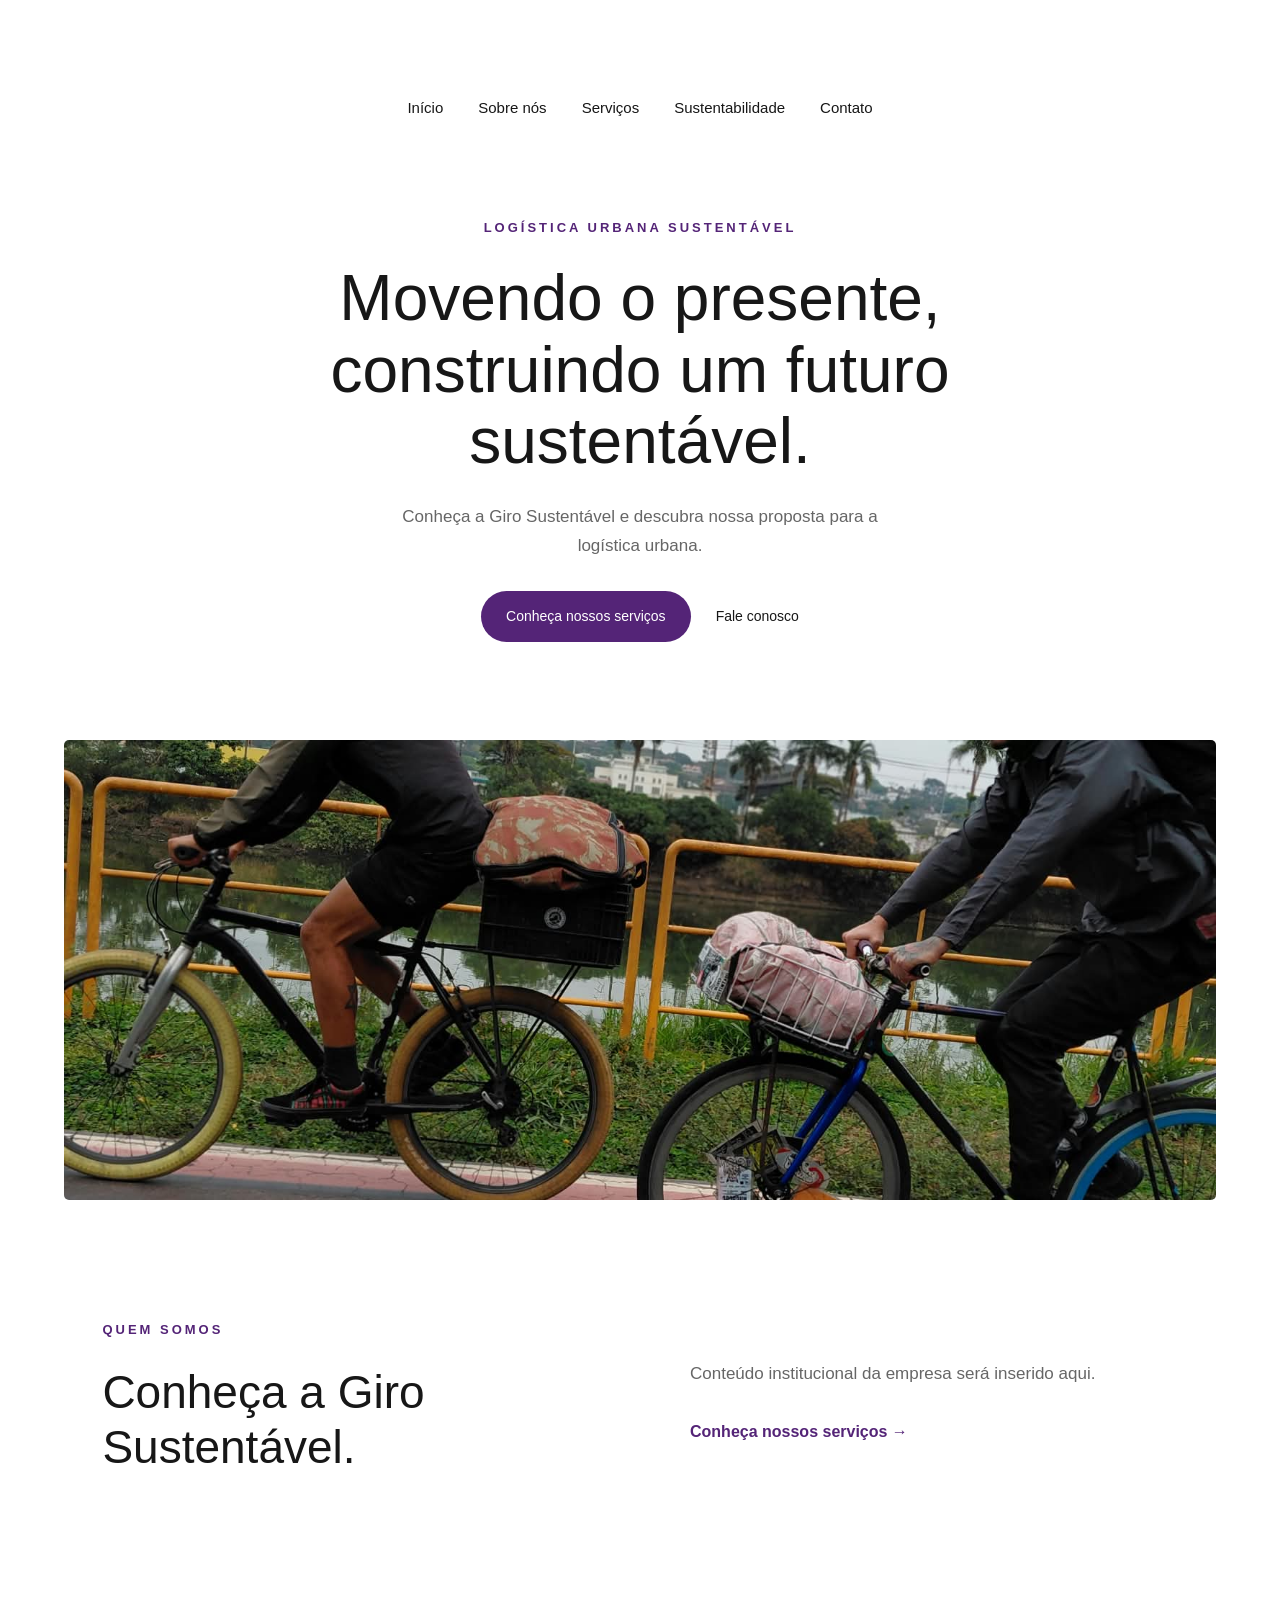
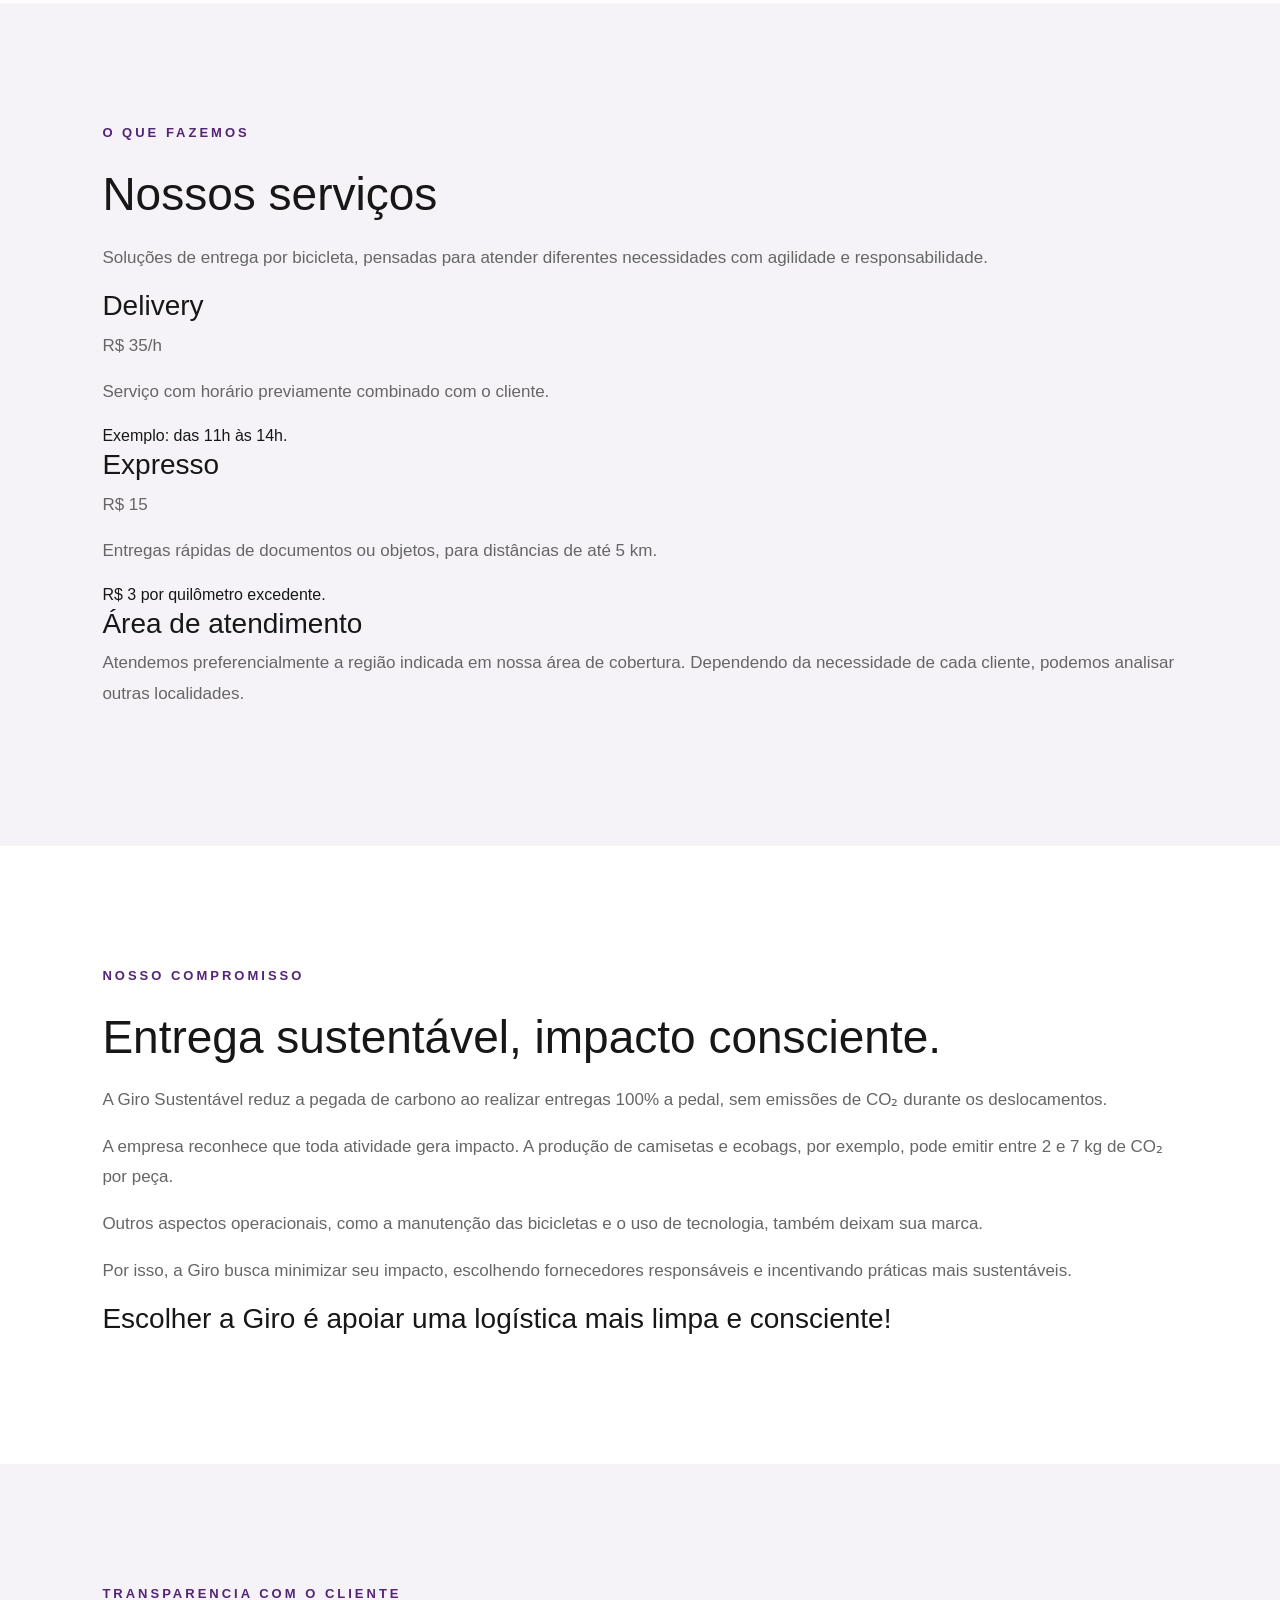
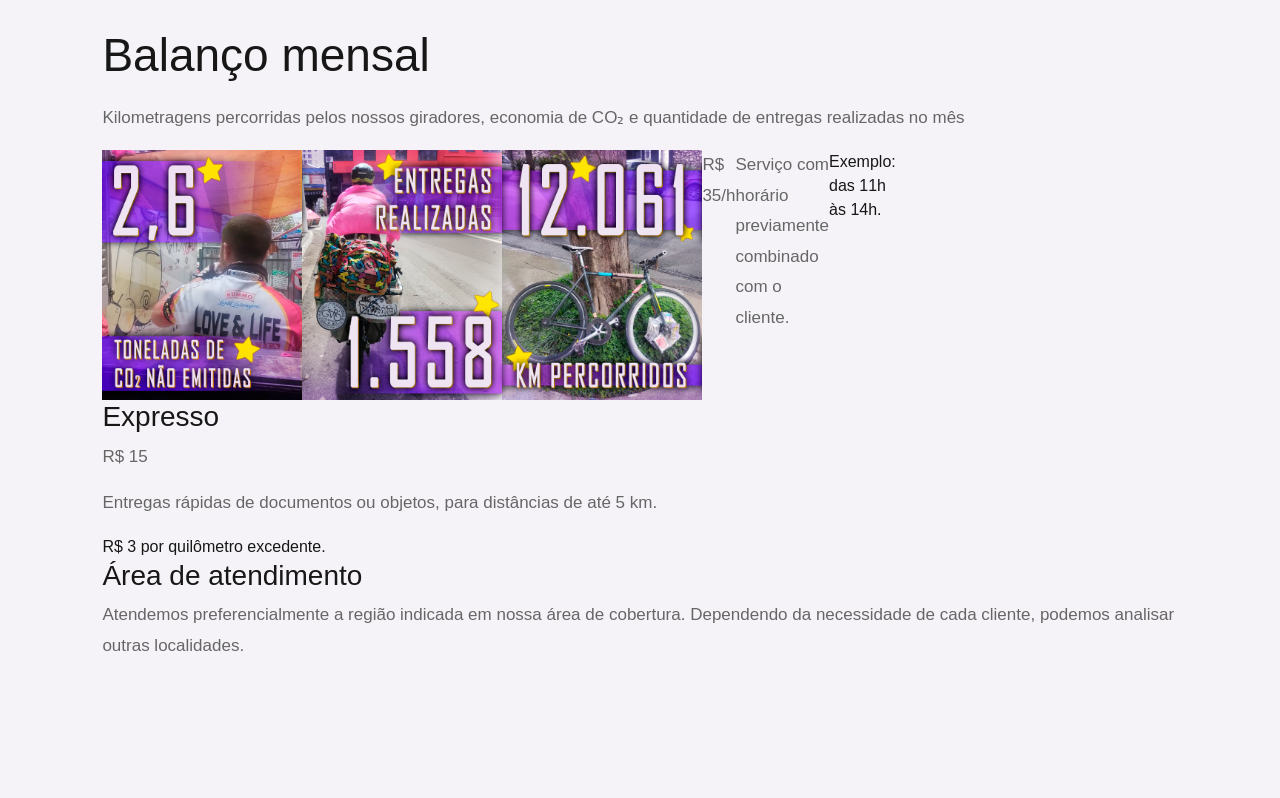
==== commit b47de0f5: "antedeguemon 3?" ====
--- a/index.html
+++ b/index.html
@@ -18,17 +18,17 @@
     <!-- CABEÇALHO -->
     <header>
         <nav class="container">
-            <a href="#inicio" class="logo">
-                <img src="https://cdn.myportfolio.com/e699b791-314e-4f64-afde-c48d5f84219c/acb348af-e61f-448b-9ea8-5cd194cc4d20_rwc_0x0x793x566x4096.png?h=e8a5669d7eaa4cce18befd079fadf47c" alt="">
-            </a>
-
-   <ul class="menu">
-     <li><a href="#inicio">Início</a></li>
-     <li><a href="#sobre">Sobre nós</a></li>
-     <li><a href="#servicos">Serviços</a></li>
-     <li><a href="#sustentabilidade">Sustentabilidade</a></li>
-     <li><a href="#contato">Contato</a></li>
-   </ul>
+                <a href="#inicio" class="logo">
+                    <img src="https://cdn.myportfolio.com/e699b791-314e-4f64-afde-c48d5f84219c/acb348af-e61f-448b-9ea8-5cd194cc4d20_rwc_0x0x793x566x4096.png?h=e8a5669d7eaa4cce18befd079fadf47c" alt="">
+                </a>
+            
+                <ul class="menu">
+                    <li><a href="#inicio">Início</a></li>
+                    <li><a href="#sobre">Sobre nós</a></li>
+                    <li><a href="#servicos">Serviços</a></li>
+                    <li><a href="#sustentabilidade">Sustentabilidade</a></li>
+                    <li><a href="#contato">Contato</a></li>
+                </ul>
 
             
         </nav>
@@ -71,7 +71,7 @@
 <section class="imagem-destaque">
 
     <img
-        src="WhatsApp Image 2026-08-25 at 10.00.36.jpeg"
+        src="./imagens/WhatsApp Image 2026-08-25 at 10.00.36.jpeg"
         alt="Entrega urbana"
     >
 
@@ -228,9 +228,9 @@
     <div class="balanco">
 
         <div class="Janeiro">
-            <img src="JAN-CO2.jpg" alt="">
-            <img src="JAN-ENT.jpg" alt="">
-            <img src="JAN-KMS.jpg" alt="">
+            <img src="./imagens/JAN-CO2.jpg" alt="">
+            <img src="./imagens/JAN-ENT.jpg" alt="">
+            <img src="./imagens/JAN-KMS.jpg" alt="">
         
 
             <p class="preco">R$ 35/h</p>
--- a/inicial.css
+++ b/inicial.css
@@ -39,26 +39,33 @@
 ================================= */
 
 header {
+    display: flex;
+
     width: 100%;
     background-color: var(--branco);
 }
 
 header nav {
-    min-height: 90px;
-    display: grid;
+    min-height: 120px;
+    display: flex;
     grid-template-columns: 1fr auto 1fr;
     align-items: center;
 }
 
+.container {
+    display: flex;
+    justify-content: space-between;
+    flex-direction: column;
+
+    padding-top: 1vh;
+}
 
 /* LOGOTIPO */
 
 .logo {
     display: flex;
-    justify-content:center;
-    width: 50px;
-    height: 50px;
-    font-weight: 700;
+    width: 70px;
+    height: 70px;
 }
 
 
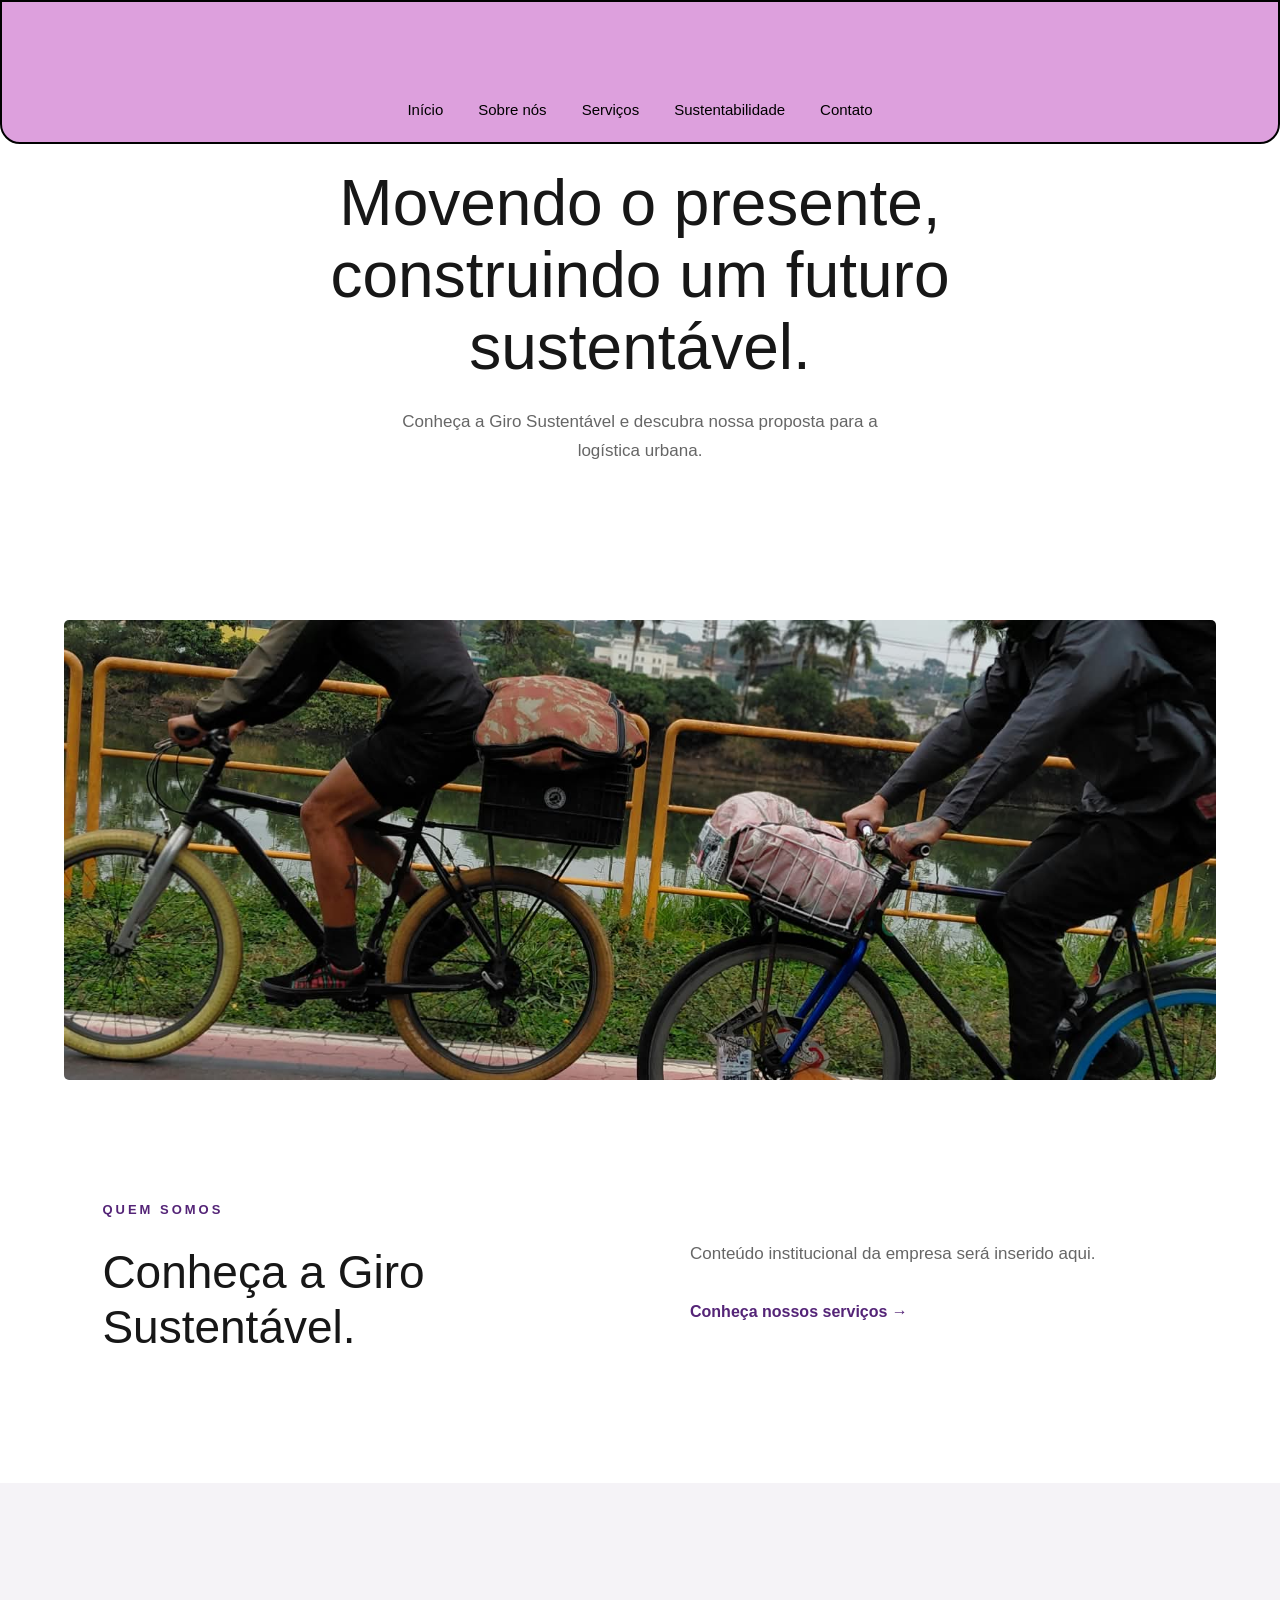
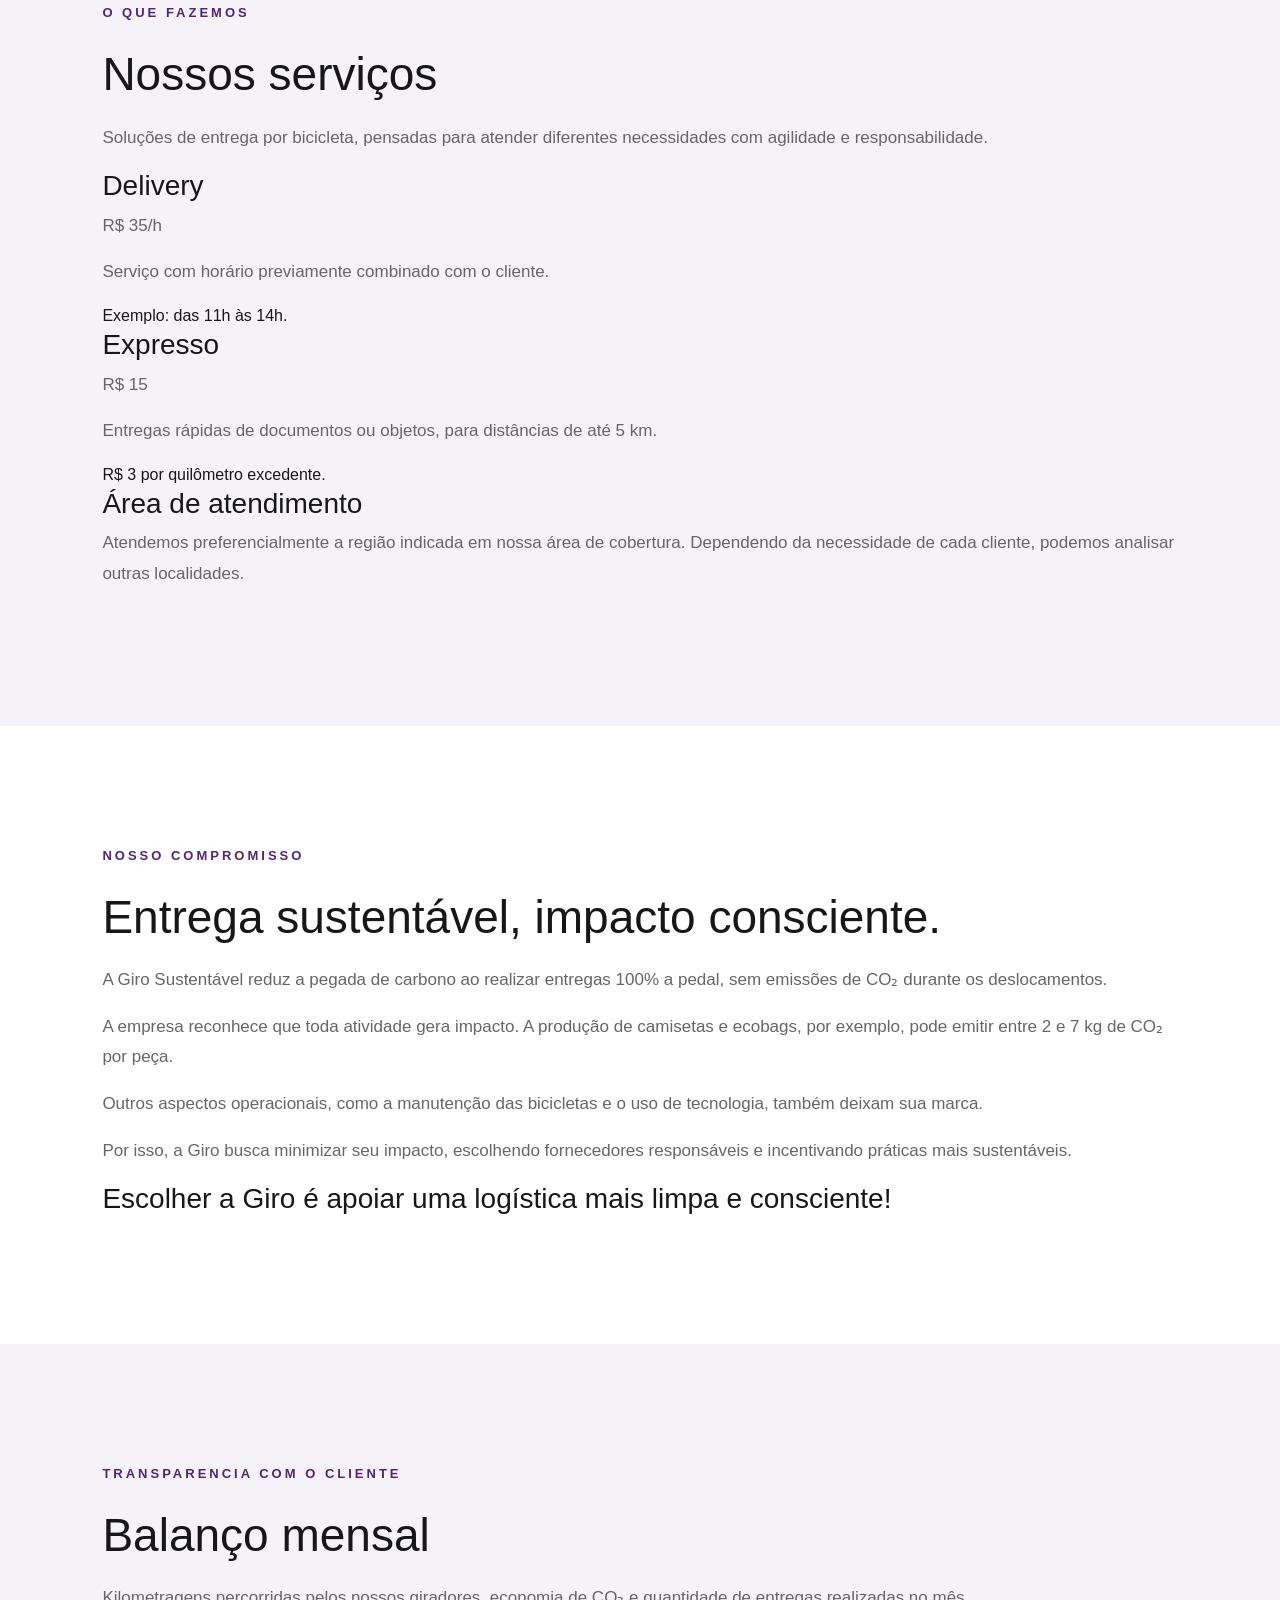
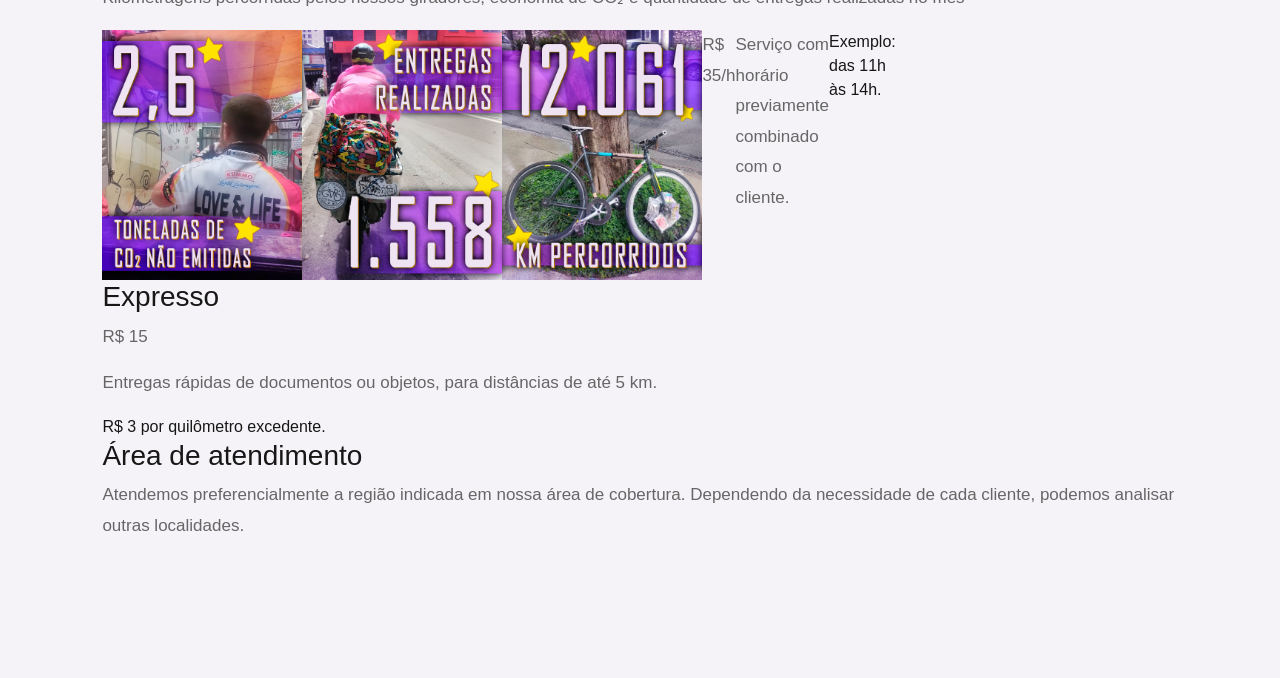
==== commit 064f5970: "Header Estático e leves mudanças" ====
--- a/index.html
+++ b/index.html
@@ -1,4 +1,3 @@
-
 <!DOCTYPE html>
 <html lang="pt-br">
 
@@ -10,7 +9,7 @@
     <link href="https://cdn.jsdelivr.net/npm/bootstrap@5.3.8/dist/css/bootstrap.min.css" rel="stylesheet">
     <!-- Nosso CSS -->
     <link rel="stylesheet" href="inicial.css">
-    
+
 </head>
 
 <body>
@@ -18,19 +17,20 @@
     <!-- CABEÇALHO -->
     <header>
         <nav class="container">
-                <a href="#inicio" class="logo">
-                    <img src="https://cdn.myportfolio.com/e699b791-314e-4f64-afde-c48d5f84219c/acb348af-e61f-448b-9ea8-5cd194cc4d20_rwc_0x0x793x566x4096.png?h=e8a5669d7eaa4cce18befd079fadf47c" alt="">
-                </a>
-            
-                <ul class="menu">
-                    <li><a href="#inicio">Início</a></li>
-                    <li><a href="#sobre">Sobre nós</a></li>
-                    <li><a href="#servicos">Serviços</a></li>
-                    <li><a href="#sustentabilidade">Sustentabilidade</a></li>
-                    <li><a href="#contato">Contato</a></li>
-                </ul>
-
-            
+            <a href="#inicio" class="logo">
+                <img src="https://cdn.myportfolio.com/e699b791-314e-4f64-afde-c48d5f84219c/acb348af-e61f-448b-9ea8-5cd194cc4d20_rwc_0x0x793x566x4096.png?h=e8a5669d7eaa4cce18befd079fadf47c"
+                    alt="">
+            </a>
+
+            <ul class="menu">
+                <li><a href="#inicio">Início</a></li>
+                <li><a href="#sobre">Sobre nós</a></li>
+                <li><a href="#servicos">Serviços</a></li>
+                <li><a href="#sustentabilidade">Sustentabilidade</a></li>
+                <li><a href="#contato">Contato</a></li>
+            </ul>
+
+
         </nav>
     </header>
 
@@ -53,230 +53,218 @@
                 nossa proposta para a logística urbana.
             </p>
 
-            <div class="hero-acoes">
-                <a href="#servicos" class="botao-principal">
-                    Conheça nossos serviços
-                </a>
-
-                <a href="#contato" class="link-secundario">
-                    Fale conosco
-                </a>
-            </div>
-
         </section>
 
 
         <!-- IMAGEM PRINCIPAL -->
 
-<section class="imagem-destaque">
-
-    <img
-        src="./imagens/WhatsApp Image 2026-08-25 at 10.00.36.jpeg"
-        alt="Entrega urbana"
-    >
-
-</section>
-
-
-<!-- SOBRE NÓS -->
-
-<section id="sobre" class="sobre">
-
-    <div class="sobre-conteudo">
-
-        <div class="sobre-titulo">
-
-            <span class="subtitulo">QUEM SOMOS</span>
-
-            <h2>
-                Conheça a Giro Sustentável.
-            </h2>
-
-        </div>
-
-        <div class="sobre-texto">
-
-            <p>
-                Conteúdo institucional da empresa será inserido aqui.
-            </p>
-
-            <a href="#servicos" class="sobre-link">
-                Conheça nossos serviços →
-            </a>
-
-        </div>
-
-    </div>
-
-</section>
-
-
-  <!-- SERVIÇOS -->
-
-<section id="servicos" class="servicos">
-
-    <span class="subtitulo">O QUE FAZEMOS</span>
-
-    <h2>Nossos serviços</h2>
-
-    <p class="servicos-descricao">
-        Soluções de entrega por bicicleta, pensadas para atender
-        diferentes necessidades com agilidade e responsabilidade.
-    </p>
-
-    <div class="servicos-lista">
-
-        <div class="servico-item">
-            <h3>Delivery</h3>
-
-            <p class="preco">R$ 35/h</p>
-
-            <p>
-                Serviço com horário previamente combinado
-                com o cliente.
-            </p>
-
-            <span>Exemplo: das 11h às 14h.</span>
-        </div>
-
-        <div class="servico-item">
-            <h3>Expresso</h3>
-
-            <p class="preco">R$ 15</p>
-
-            <p>
-                Entregas rápidas de documentos ou objetos,
-                para distâncias de até 5 km.
-            </p>
-
-            <span>R$ 3 por quilômetro excedente.</span>
-        </div>
-
-    </div>
-
-    <div class="area-atendimento">
-
-        <h3>Área de atendimento</h3>
-
-        <p>
-            Atendemos preferencialmente a região indicada
-            em nossa área de cobertura. Dependendo da
-            necessidade de cada cliente, podemos analisar
-            outras localidades.
-        </p>
-
-        <!-- A imagem do mapa poderá ser inserida aqui depois -->
-
-    </div>
-
-</section> 
-
-
-
-
-
-<!-- SUSTENTABILIDADE -->
-
-<section id="sustentabilidade" class="sustentabilidade">
-
-    <span class="subtitulo">NOSSO COMPROMISSO</span>
-
-    <h2>Entrega sustentável, impacto consciente.</h2>
-
-    <p>
-        A Giro Sustentável reduz a pegada de carbono ao
-        realizar entregas 100% a pedal, sem emissões de CO₂
-        durante os deslocamentos.
-    </p>
-
-    <p>
-        A empresa reconhece que toda atividade gera impacto.
-        A produção de camisetas e ecobags, por exemplo,
-        pode emitir entre 2 e 7 kg de CO₂ por peça.
-    </p>
-
-    <p>
-        Outros aspectos operacionais, como a manutenção
-        das bicicletas e o uso de tecnologia, também
-        deixam sua marca.
-    </p>
-
-    <p>
-        Por isso, a Giro busca minimizar seu impacto,
-        escolhendo fornecedores responsáveis e incentivando
-        práticas mais sustentáveis.
-    </p>
-
-    <h3>
-        Escolher a Giro é apoiar uma logística mais limpa
-        e consciente!
-    </h3>
-
-</section>
-
-<!-- CALENDARIO -->
-<section id="servicos" class="servicos">
-
-    <span class="subtitulo">TRANSPARENCIA COM O CLIENTE</span>
-
-    <h2>Balanço mensal</h2>
-
-    <p class="servicos-descricao">
-        Kilometragens percorridas pelos nossos giradores, economia de CO₂ e quantidade de entregas realizadas no mês
-    </p>
-
-    <div class="balanco">
-
-        <div class="Janeiro">
-            <img src="./imagens/JAN-CO2.jpg" alt="">
-            <img src="./imagens/JAN-ENT.jpg" alt="">
-            <img src="./imagens/JAN-KMS.jpg" alt="">
-        
-
-            <p class="preco">R$ 35/h</p>
-
-            <p>
-                Serviço com horário previamente combinado
-                com o cliente.
-            </p>
-
-            <span>Exemplo: das 11h às 14h.</span>
-        </div>
-
-        <div class="servico-item">
-            <h3>Expresso</h3>
-
-            <p class="preco">R$ 15</p>
-
-            <p>
-                Entregas rápidas de documentos ou objetos,
-                para distâncias de até 5 km.
-            </p>
-
-            <span>R$ 3 por quilômetro excedente.</span>
-        </div>
-
-    </div>
-
-    <div class="area-atendimento">
-
-        <h3>Área de atendimento</h3>
-
-        <p>
-            Atendemos preferencialmente a região indicada
-            em nossa área de cobertura. Dependendo da
-            necessidade de cada cliente, podemos analisar
-            outras localidades.
-        </p>
-
-        <!-- A imagem do mapa poderá ser inserida aqui depois -->
-
-    </div>
-
-</section> 
+        <section class="imagem-destaque">
+
+            <img src="./imagens/WhatsApp Image 2026-08-25 at 10.00.36.jpeg" alt="Entrega urbana">
+
+        </section>
+
+
+        <!-- SOBRE NÓS -->
+
+        <section id="sobre" class="sobre">
+
+            <div class="sobre-conteudo">
+
+                <div class="sobre-titulo">
+
+                    <span class="subtitulo">QUEM SOMOS</span>
+
+                    <h2>
+                        Conheça a Giro Sustentável.
+                    </h2>
+
+                </div>
+
+                <div class="sobre-texto">
+
+                    <p>
+                        Conteúdo institucional da empresa será inserido aqui.
+                    </p>
+
+                    <a href="#servicos" class="sobre-link">
+                        Conheça nossos serviços →
+                    </a>
+
+                </div>
+
+            </div>
+
+        </section>
+
+
+        <!-- SERVIÇOS -->
+
+        <section id="servicos" class="servicos">
+
+            <span class="subtitulo">O QUE FAZEMOS</span>
+
+            <h2>Nossos serviços</h2>
+
+            <p class="servicos-descricao">
+                Soluções de entrega por bicicleta, pensadas para atender
+                diferentes necessidades com agilidade e responsabilidade.
+            </p>
+
+            <div class="servicos-lista">
+
+                <div class="servico-item">
+                    <h3>Delivery</h3>
+
+                    <p class="preco">R$ 35/h</p>
+
+                    <p>
+                        Serviço com horário previamente combinado
+                        com o cliente.
+                    </p>
+
+                    <span>Exemplo: das 11h às 14h.</span>
+                </div>
+
+                <div class="servico-item">
+                    <h3>Expresso</h3>
+
+                    <p class="preco">R$ 15</p>
+
+                    <p>
+                        Entregas rápidas de documentos ou objetos,
+                        para distâncias de até 5 km.
+                    </p>
+
+                    <span>R$ 3 por quilômetro excedente.</span>
+                </div>
+
+            </div>
+
+            <div class="area-atendimento">
+
+                <h3>Área de atendimento</h3>
+
+                <p>
+                    Atendemos preferencialmente a região indicada
+                    em nossa área de cobertura. Dependendo da
+                    necessidade de cada cliente, podemos analisar
+                    outras localidades.
+                </p>
+
+                <!-- A imagem do mapa poderá ser inserida aqui depois -->
+
+            </div>
+
+        </section>
+
+
+
+
+
+        <!-- SUSTENTABILIDADE -->
+
+        <section id="sustentabilidade" class="sustentabilidade">
+
+            <span class="subtitulo">NOSSO COMPROMISSO</span>
+
+            <h2>Entrega sustentável, impacto consciente.</h2>
+
+            <p>
+                A Giro Sustentável reduz a pegada de carbono ao
+                realizar entregas 100% a pedal, sem emissões de CO₂
+                durante os deslocamentos.
+            </p>
+
+            <p>
+                A empresa reconhece que toda atividade gera impacto.
+                A produção de camisetas e ecobags, por exemplo,
+                pode emitir entre 2 e 7 kg de CO₂ por peça.
+            </p>
+
+            <p>
+                Outros aspectos operacionais, como a manutenção
+                das bicicletas e o uso de tecnologia, também
+                deixam sua marca.
+            </p>
+
+            <p>
+                Por isso, a Giro busca minimizar seu impacto,
+                escolhendo fornecedores responsáveis e incentivando
+                práticas mais sustentáveis.
+            </p>
+
+            <h3>
+                Escolher a Giro é apoiar uma logística mais limpa
+                e consciente!
+            </h3>
+
+        </section>
+
+        <!-- CALENDARIO -->
+        <section id="servicos" class="servicos">
+
+            <span class="subtitulo">TRANSPARENCIA COM O CLIENTE</span>
+
+            <h2>Balanço mensal</h2>
+
+            <p class="servicos-descricao">
+                Kilometragens percorridas pelos nossos giradores, economia de CO₂ e quantidade de entregas realizadas no
+                mês
+            </p>
+
+            <div class="balanco">
+
+                <div class="Janeiro">
+                    <img src="./imagens/JAN-CO2.jpg" alt="">
+                    <img src="./imagens/JAN-ENT.jpg" alt="">
+                    <img src="./imagens/JAN-KMS.jpg" alt="">
+
+
+                    <p class="preco">R$ 35/h</p>
+
+                    <p>
+                        Serviço com horário previamente combinado
+                        com o cliente.
+                    </p>
+
+                    <span>Exemplo: das 11h às 14h.</span>
+                </div>
+
+                <div class="servico-item">
+                    <h3>Expresso</h3>
+
+                    <p class="preco">R$ 15</p>
+
+                    <p>
+                        Entregas rápidas de documentos ou objetos,
+                        para distâncias de até 5 km.
+                    </p>
+
+                    <span>R$ 3 por quilômetro excedente.</span>
+                </div>
+
+            </div>
+
+            <div class="area-atendimento">
+
+                <h3>Área de atendimento</h3>
+
+                <p>
+                    Atendemos preferencialmente a região indicada
+                    em nossa área de cobertura. Dependendo da
+                    necessidade de cada cliente, podemos analisar
+                    outras localidades.
+                </p>
+
+                <!-- A imagem do mapa poderá ser inserida aqui depois -->
+
+            </div>
+
+        </section>
 
     </main>
 
 </body>
-</html>
-
+
+</html>
--- a/inicial.css
+++ b/inicial.css
@@ -39,10 +39,15 @@
 ================================= */
 
 header {
+    position: fixed;
+
     display: flex;
 
     width: 100%;
-    background-color: var(--branco);
+    background-color: plum;
+    border: black 2px solid;
+    border-bottom-left-radius: 20px;
+    border-bottom-right-radius: 20px;
 }
 
 header nav {
@@ -58,6 +63,9 @@
     flex-direction: column;
 
     padding-top: 1vh;
+    margin-bottom: 20px;
+
+    
 }
 
 /* LOGOTIPO */
@@ -81,14 +89,14 @@
 }
 
 .menu a {
-    color: var(--preto);
+    color: black;
     text-decoration: none;
     font-size: 15px;
     transition: color 0.3s;
 }
 
 .menu a:hover {
-    color: var(--roxo);
+    color: #71399C;
 }
 
 
@@ -343,5 +351,6 @@
     width: 250px;
     height: 250px;
     display: flex;
-    justify-content: 
-
+    flex-direction: row;
+
+}
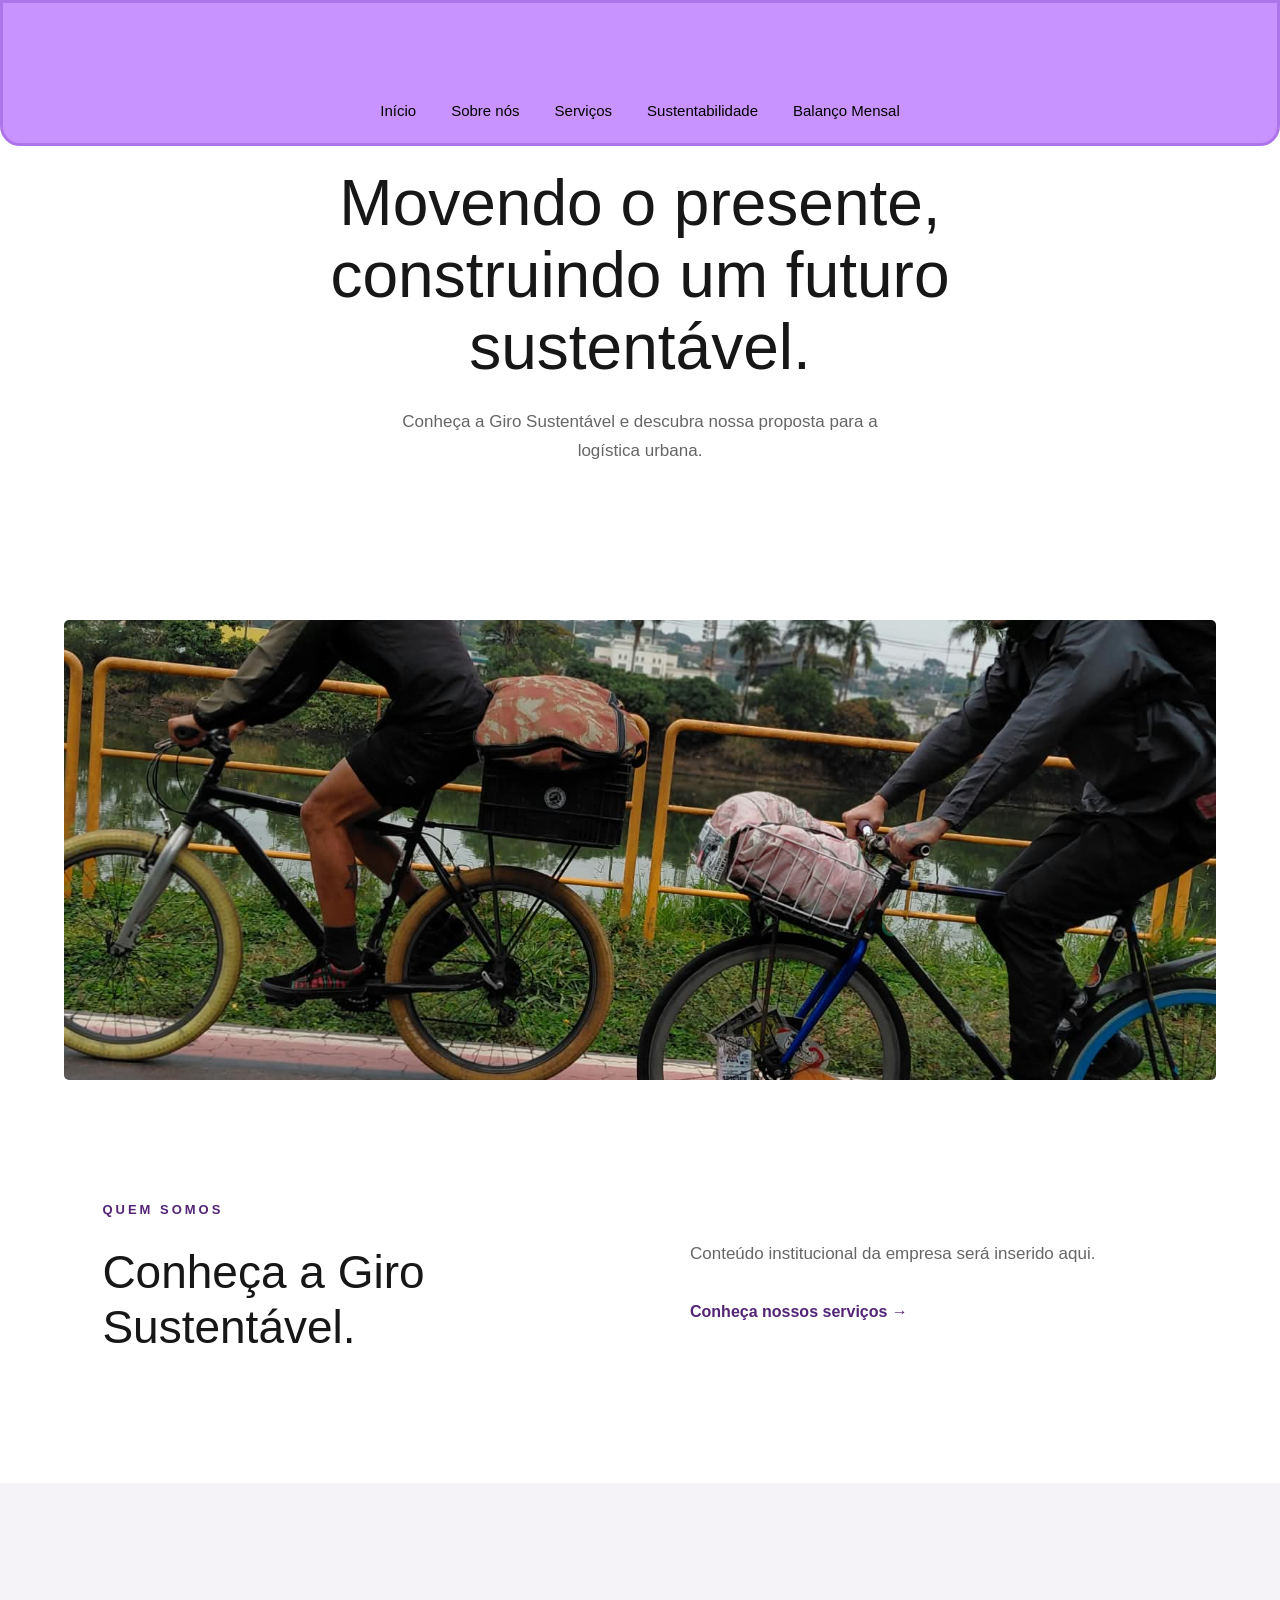
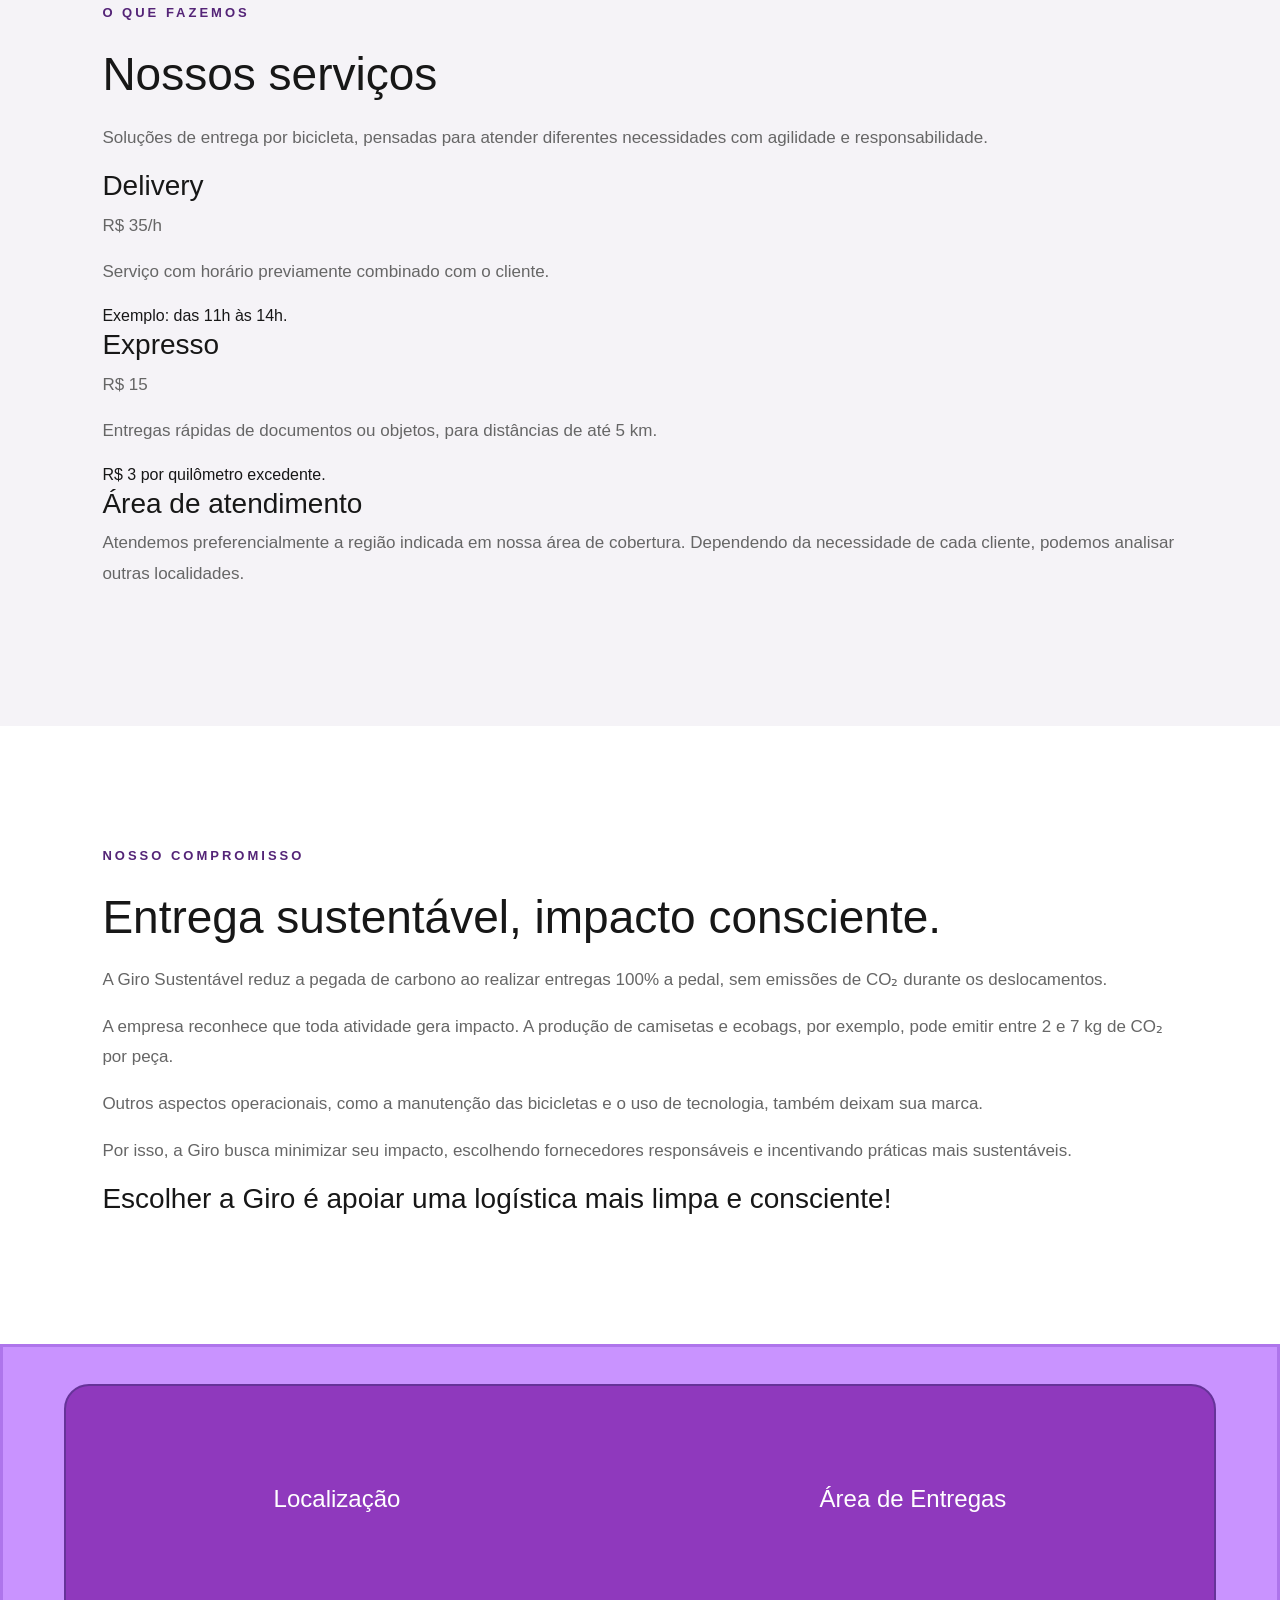
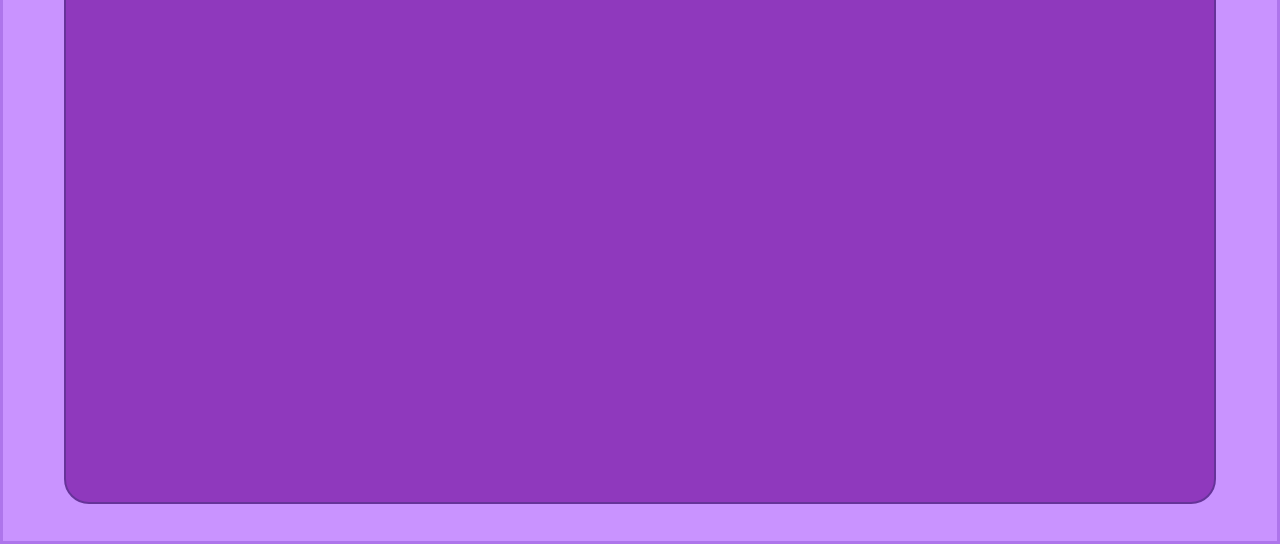
==== commit 305304c9: "graficos e footer da pagina principal" ====
--- a/index.html
+++ b/index.html
@@ -27,7 +27,7 @@
                 <li><a href="#sobre">Sobre nós</a></li>
                 <li><a href="#servicos">Serviços</a></li>
                 <li><a href="#sustentabilidade">Sustentabilidade</a></li>
-                <li><a href="#contato">Contato</a></li>
+                <li><a href="./dados.html">Balanço Mensal</a></li>
             </ul>
 
 
@@ -201,67 +201,24 @@
 
         </section>
 
-        <!-- CALENDARIO -->
-        <section id="servicos" class="servicos">
-
-            <span class="subtitulo">TRANSPARENCIA COM O CLIENTE</span>
-
-            <h2>Balanço mensal</h2>
-
-            <p class="servicos-descricao">
-                Kilometragens percorridas pelos nossos giradores, economia de CO₂ e quantidade de entregas realizadas no
-                mês
-            </p>
-
-            <div class="balanco">
-
-                <div class="Janeiro">
-                    <img src="./imagens/JAN-CO2.jpg" alt="">
-                    <img src="./imagens/JAN-ENT.jpg" alt="">
-                    <img src="./imagens/JAN-KMS.jpg" alt="">
-
-
-                    <p class="preco">R$ 35/h</p>
-
-                    <p>
-                        Serviço com horário previamente combinado
-                        com o cliente.
-                    </p>
-
-                    <span>Exemplo: das 11h às 14h.</span>
-                </div>
-
-                <div class="servico-item">
-                    <h3>Expresso</h3>
-
-                    <p class="preco">R$ 15</p>
-
-                    <p>
-                        Entregas rápidas de documentos ou objetos,
-                        para distâncias de até 5 km.
-                    </p>
-
-                    <span>R$ 3 por quilômetro excedente.</span>
-                </div>
-
-            </div>
-
-            <div class="area-atendimento">
-
-                <h3>Área de atendimento</h3>
-
-                <p>
-                    Atendemos preferencialmente a região indicada
-                    em nossa área de cobertura. Dependendo da
-                    necessidade de cada cliente, podemos analisar
-                    outras localidades.
-                </p>
-
-                <!-- A imagem do mapa poderá ser inserida aqui depois -->
-
-            </div>
-
-        </section>
+        <footer>
+            <div class="mapafooter">
+              <div class="titulofooter">
+                  <h4>Localização</h3>
+                    
+                  <h4>Área de Entregas</h4>
+              </div>
+              <div class="footermapas">
+                  <iframe
+                  src="https://www.google.com/maps/embed?pb=!1m18!1m12!1m3!1d914.2713351411898!2d-46.70068443035337!3d-23.56537826941203!2m3!1f0!2f0!3f0!3m2!1i1024!2i768!4f13.1!3m3!1m2!1s0x94ce57af5ae800a5%3A0xf5ce00c719f0d16a!2sR.%20Eug%C3%AAnio%20de%20Medeiros%2C%20664%20-%20Pinheiros%2C%20S%C3%A3o%20Paulo%20-%20SP%2C%2005425-001!5e0!3m2!1spt-BR!2sbr!4v1795733832196!5m2!1spt-BR!2sbr"
+                  width="600" height="450" style="border:0;" allowfullscreen="" loading="lazy"
+                  referrerpolicy="strict-origin-when-cross-origin"></iframe>
+                  
+                  
+                  <iframe src="https://www.google.com/maps/d/embed?mid=14G4DV2SXocOFnMFanhy5XzoqyMpd8_eT&ehbc=2E312F" width="640" height="480"></iframe>
+                </div>
+            </div>
+        </footer>
 
     </main>
 
--- a/inicial.css
+++ b/inicial.css
@@ -44,8 +44,8 @@
     display: flex;
 
     width: 100%;
-    background-color: plum;
-    border: black 2px solid;
+    background-color: rgb(201, 147, 255);
+    border: solid rgb(174, 117, 235) 3px;
     border-bottom-left-radius: 20px;
     border-bottom-right-radius: 20px;
 }
@@ -96,7 +96,7 @@
 }
 
 .menu a:hover {
-    color: #71399C;
+    color: #5c0f97;
 }
 
 
@@ -345,12 +345,50 @@
 }
 }
 
-/* BALANÇO */
-
-.Janeiro {
-    width: 250px;
-    height: 250px;
+footer {
+    background-color: rgb(201, 147, 255);
+    height: 800px;
+    border: solid rgb(174, 117, 235) 3px;
+
+    display: flex;
+    flex-direction: column;
+    justify-content: center;
+    align-items: center;
+}
+
+
+.mapafooter {
+    background-color: rgb(143, 57, 189);
+    border: solid 2px rebeccapurple;
+    border-radius: 25px;
+    
+    display: flex;
+    flex-direction: column;
+    
+    justify-content: center;
+    align-items: center;
+
+    width: 90vw;
+    height: 720px;
+}
+
+.titulofooter {
+    
     display: flex;
     flex-direction: row;
-
-}+    
+    justify-content: space-around;
+    width: 90vw;
+    
+}
+
+.titulofooter h4 {
+    color: white;
+}
+
+.footermapas {
+    width: 90vw;
+
+    display: flex;
+    justify-content: space-around;
+}
